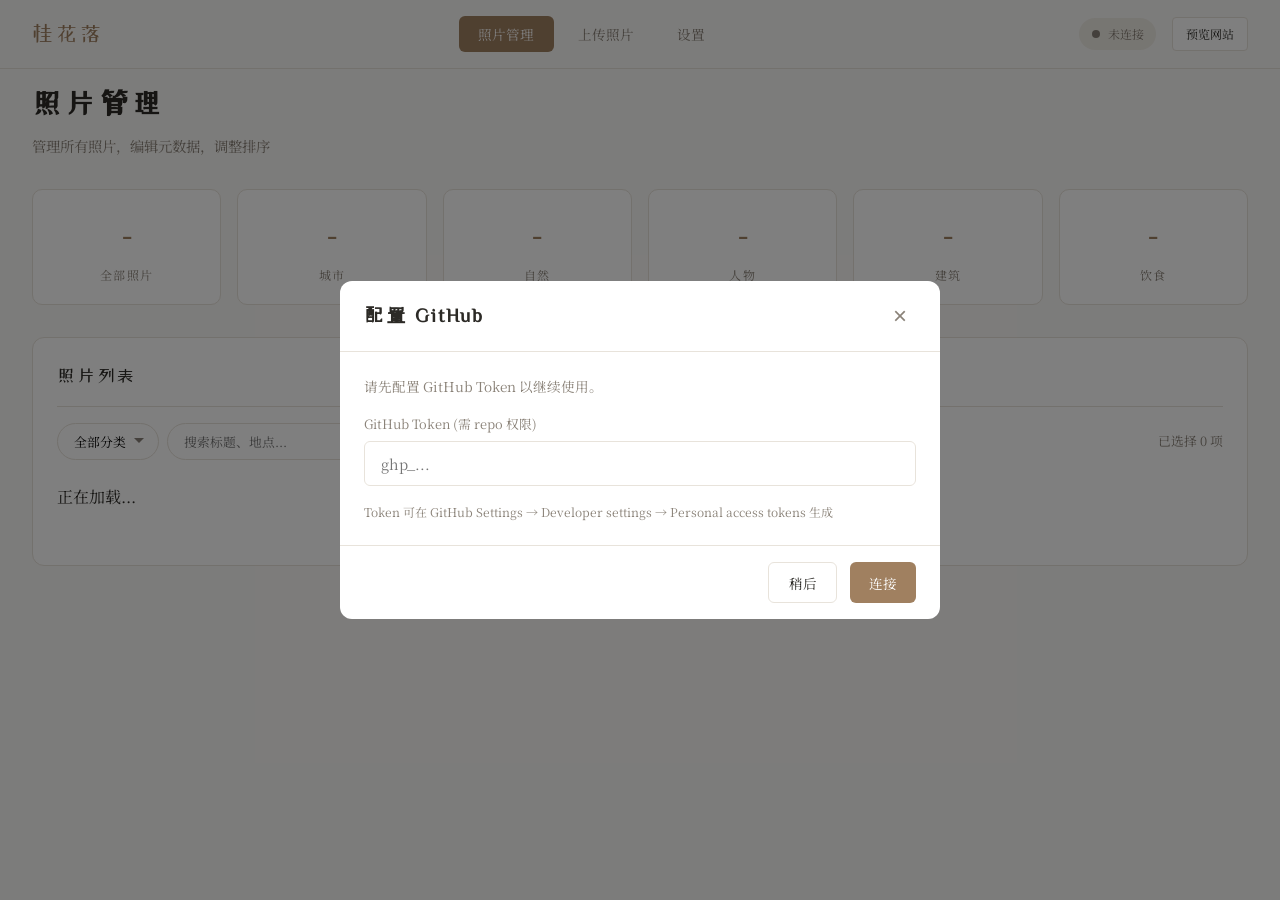
==== admin.html @ 83a99c16 "?? New admin panel with full photo management" ====
<!DOCTYPE html>
<html lang="zh-CN">
<head>
  <meta charset="UTF-8">
  <meta name="viewport" content="width=device-width, initial-scale=1.0">
  <title>桂花落 · 管理后台</title>
  <link rel="preconnect" href="https://fonts.googleapis.com">
  <link href="https://fonts.googleapis.com/css2?family=ZCOOL+XiaoWei&family=Noto+Serif+SC:wght@300;400;500&display=swap" rel="stylesheet">
  <style>
    :root {
      --bg: #faf9f7;
      --accent: #a08060;
      --accent-light: #d4c4a8;
      --text: #2c2a26;
      --muted: #8a8278;
      --light: #f0ede6;
      --border: #e8e3db;
      --danger: #c0392b;
      --success: #27ae60;
    }

    * { margin: 0; padding: 0; box-sizing: border-box; }

    body {
      background: var(--bg);
      color: var(--text);
      font-family: 'Noto Serif SC', serif;
      min-height: 100vh;
      line-height: 1.6;
    }

    /* 导航 */
    nav {
      position: fixed;
      top: 0;
      left: 0;
      right: 0;
      z-index: 100;
      padding: 1rem 2rem;
      display: flex;
      align-items: center;
      justify-content: space-between;
      background: rgba(250,249,247,0.95);
      backdrop-filter: blur(16px);
      border-bottom: 1px solid var(--border);
    }

    .logo {
      font-family: 'ZCOOL XiaoWei', serif;
      font-size: 1.3rem;
      color: var(--accent);
      text-decoration: none;
      letter-spacing: 0.15em;
    }

    .nav-tabs {
      display: flex;
      gap: 0.3rem;
    }

    .nav-tab {
      padding: 0.5rem 1.2rem;
      background: transparent;
      border: none;
      color: var(--muted);
      font-family: 'Noto Serif SC', serif;
      font-size: 0.85rem;
      cursor: pointer;
      border-radius: 6px;
      transition: all 0.2s;
    }

    .nav-tab:hover { background: var(--light); color: var(--text); }
    .nav-tab.active { background: var(--accent); color: white; }

    .nav-right {
      display: flex;
      align-items: center;
      gap: 1rem;
    }

    .status-badge {
      display: flex;
      align-items: center;
      gap: 0.5rem;
      padding: 0.4rem 0.8rem;
      border-radius: 20px;
      font-size: 0.75rem;
      background: var(--light);
      color: var(--muted);
    }

    .status-badge.connected { background: rgba(39,174,96,0.1); color: var(--success); }
    .status-badge::before {
      content: '';
      width: 8px;
      height: 8px;
      border-radius: 50%;
      background: currentColor;
    }

    .btn-small {
      padding: 0.4rem 0.8rem;
      border: 1px solid var(--border);
      background: white;
      color: var(--text);
      font-family: 'Noto Serif SC', serif;
      font-size: 0.75rem;
      border-radius: 4px;
      cursor: pointer;
      transition: all 0.2s;
      text-decoration: none;
    }

    .btn-small:hover { border-color: var(--accent); color: var(--accent); }

    /* 主容器 */
    .main-container {
      padding-top: 80px;
      max-width: 1400px;
      margin: 0 auto;
      padding-left: 2rem;
      padding-right: 2rem;
      padding-bottom: 3rem;
    }

    /* 页面标题 */
    .page-header {
      margin-bottom: 2rem;
    }

    .page-title {
      font-family: 'ZCOOL XiaoWei', serif;
      font-size: 1.8rem;
      color: var(--text);
      letter-spacing: 0.15em;
      margin-bottom: 0.5rem;
    }

    .page-desc {
      color: var(--muted);
      font-size: 0.9rem;
    }

    /* 卡片 */
    .card {
      background: white;
      border: 1px solid var(--border);
      border-radius: 12px;
      padding: 1.5rem;
      margin-bottom: 1.5rem;
    }

    .card-header {
      display: flex;
      align-items: center;
      justify-content: space-between;
      margin-bottom: 1rem;
      padding-bottom: 1rem;
      border-bottom: 1px solid var(--border);
    }

    .card-title {
      font-family: 'ZCOOL XiaoWei', serif;
      font-size: 1.1rem;
      color: var(--text);
      letter-spacing: 0.1em;
    }

    /* 按钮 */
    .btn {
      padding: 0.6rem 1.2rem;
      border: none;
      border-radius: 6px;
      font-family: 'Noto Serif SC', serif;
      font-size: 0.85rem;
      cursor: pointer;
      transition: all 0.2s;
      display: inline-flex;
      align-items: center;
      gap: 0.5rem;
    }

    .btn-primary { background: var(--accent); color: white; }
    .btn-primary:hover { background: #8a6a4a; }
    .btn-primary:disabled { background: var(--light); color: var(--muted); cursor: not-allowed; }

    .btn-outline {
      background: transparent;
      border: 1px solid var(--border);
      color: var(--text);
    }

    .btn-outline:hover { border-color: var(--accent); color: var(--accent); }

    .btn-danger { background: var(--danger); color: white; }
    .btn-danger:hover { background: #a93226; }

    /* 输入框 */
    .input {
      width: 100%;
      padding: 0.7rem 1rem;
      border: 1px solid var(--border);
      border-radius: 6px;
      font-family: 'Noto Serif SC', serif;
      font-size: 0.9rem;
      transition: border-color 0.2s;
    }

    .input:focus { outline: none; border-color: var(--accent); }

    .input-group {
      margin-bottom: 1rem;
    }

    .input-label {
      display: block;
      font-size: 0.8rem;
      color: var(--muted);
      margin-bottom: 0.4rem;
    }

    .input-row {
      display: grid;
      grid-template-columns: repeat(auto-fit, minmax(200px, 1fr));
      gap: 1rem;
    }

    /* 选择框 */
    select.input {
      appearance: none;
      background-image: url("data:image/svg+xml,%3Csvg xmlns='http://www.w3.org/2000/svg' width='12' height='12' viewBox='0 0 12 12'%3E%3Cpath fill='%238a8278' d='M6 8L1 3h10z'/%3E%3C/svg%3E");
      background-repeat: no-repeat;
      background-position: right 1rem center;
      padding-right: 2.5rem;
    }

    /* 上传区域 */
    .upload-zone {
      border: 2px dashed var(--border);
      border-radius: 12px;
      padding: 3rem 2rem;
      text-align: center;
      cursor: pointer;
      transition: all 0.2s;
    }

    .upload-zone:hover, .upload-zone.dragover {
      border-color: var(--accent);
      background: rgba(160,128,96,0.05);
    }

    .upload-zone-icon {
      font-size: 3rem;
      color: var(--muted);
      margin-bottom: 1rem;
    }

    .upload-zone-text {
      color: var(--muted);
      font-size: 0.9rem;
      margin-bottom: 0.5rem;
    }

    .upload-zone-hint {
      color: var(--muted);
      font-size: 0.75rem;
      opacity: 0.7;
    }

    /* 图片预览列表 */
    .preview-list {
      display: grid;
      grid-template-columns: repeat(auto-fill, minmax(180px, 1fr));
      gap: 1rem;
      margin-top: 1.5rem;
    }

    .preview-item {
      position: relative;
      aspect-ratio: 1;
      border-radius: 8px;
      overflow: hidden;
      background: var(--light);
      border: 1px solid var(--border);
    }

    .preview-item img {
      width: 100%;
      height: 100%;
      object-fit: cover;
    }

    .preview-remove {
      position: absolute;
      top: 0.5rem;
      right: 0.5rem;
      width: 28px;
      height: 28px;
      border-radius: 50%;
      background: rgba(0,0,0,0.6);
      color: white;
      border: none;
      cursor: pointer;
      font-size: 1rem;
      line-height: 1;
      opacity: 0;
      transition: opacity 0.2s;
    }

    .preview-item:hover .preview-remove { opacity: 1; }

    .preview-info {
      position: absolute;
      bottom: 0;
      left: 0;
      right: 0;
      padding: 0.5rem;
      background: linear-gradient(to top, rgba(0,0,0,0.7), transparent);
      color: white;
      font-size: 0.7rem;
    }

    /* 照片列表 */
    .photo-list {
      display: flex;
      flex-direction: column;
      gap: 0.8rem;
    }

    .photo-item {
      display: flex;
      align-items: center;
      gap: 1rem;
      padding: 1rem;
      background: white;
      border: 1px solid var(--border);
      border-radius: 8px;
      transition: all 0.2s;
    }

    .photo-item:hover {
      border-color: var(--accent-light);
      box-shadow: 0 2px 8px rgba(0,0,0,0.05);
    }

    .photo-thumb {
      width: 80px;
      height: 80px;
      border-radius: 6px;
      object-fit: cover;
      background: var(--light);
      flex-shrink: 0;
    }

    .photo-info {
      flex: 1;
      min-width: 0;
    }

    .photo-title {
      font-family: 'ZCOOL XiaoWei', serif;
      font-size: 1rem;
      color: var(--text);
      margin-bottom: 0.3rem;
      letter-spacing: 0.05em;
    }

    .photo-meta {
      font-size: 0.75rem;
      color: var(--muted);
      display: flex;
      flex-wrap: wrap;
      gap: 0.5rem 1rem;
    }

    .photo-meta span {
      display: flex;
      align-items: center;
      gap: 0.3rem;
    }

    .photo-category {
      display: inline-block;
      padding: 0.2rem 0.6rem;
      background: var(--light);
      border-radius: 12px;
      font-size: 0.7rem;
      color: var(--muted);
    }

    .photo-actions {
      display: flex;
      gap: 0.5rem;
      flex-shrink: 0;
    }

    .photo-actions button {
      width: 36px;
      height: 36px;
      border: 1px solid var(--border);
      background: white;
      border-radius: 6px;
      cursor: pointer;
      font-size: 0.9rem;
      transition: all 0.2s;
    }

    .photo-actions button:hover {
      border-color: var(--accent);
      color: var(--accent);
    }

    .photo-actions .delete-btn:hover {
      border-color: var(--danger);
      color: var(--danger);
      background: rgba(192,57,43,0.05);
    }

    .photo-checkbox {
      width: 18px;
      height: 18px;
      accent-color: var(--accent);
      cursor: pointer;
    }

    /* 筛选栏 */
    .filter-bar {
      display: flex;
      gap: 0.5rem;
      margin-bottom: 1.5rem;
      flex-wrap: wrap;
      align-items: center;
    }

    .filter-bar select {
      padding: 0.5rem 2rem 0.5rem 1rem;
      border: 1px solid var(--border);
      border-radius: 20px;
      font-family: 'Noto Serif SC', serif;
      font-size: 0.8rem;
      background: white;
      appearance: none;
      background-image: url("data:image/svg+xml,%3Csvg xmlns='http://www.w3.org/2000/svg' width='12' height='12' viewBox='0 0 12 12'%3E%3Cpath fill='%238a8278' d='M6 8L1 3h10z'/%3E%3C/svg%3E");
      background-repeat: no-repeat;
      background-position: right 0.8rem center;
    }

    .filter-bar input {
      padding: 0.5rem 1rem;
      border: 1px solid var(--border);
      border-radius: 20px;
      font-family: 'Noto Serif SC', serif;
      font-size: 0.8rem;
      width: 200px;
    }

    .filter-bar input:focus { outline: none; border-color: var(--accent); }

    /* 分页 */
    .pagination {
      display: flex;
      justify-content: center;
      gap: 0.5rem;
      margin-top: 2rem;
    }

    .pagination button {
      width: 36px;
      height: 36px;
      border: 1px solid var(--border);
      background: white;
      border-radius: 6px;
      cursor: pointer;
      font-size: 0.85rem;
      transition: all 0.2s;
    }

    .pagination button:hover { border-color: var(--accent); color: var(--accent); }
    .pagination button.active { background: var(--accent); color: white; border-color: var(--accent); }
    .pagination button:disabled { opacity: 0.5; cursor: not-allowed; }

    /* 模态框 */
    .modal-overlay {
      display: none;
      position: fixed;
      inset: 0;
      background: rgba(0,0,0,0.5);
      z-index: 1000;
      align-items: center;
      justify-content: center;
      padding: 2rem;
    }

    .modal-overlay.active { display: flex; }

    .modal {
      background: white;
      border-radius: 12px;
      max-width: 600px;
      width: 100%;
      max-height: 90vh;
      overflow: auto;
    }

    .modal-header {
      padding: 1.2rem 1.5rem;
      border-bottom: 1px solid var(--border);
      display: flex;
      align-items: center;
      justify-content: space-between;
    }

    .modal-title {
      font-family: 'ZCOOL XiaoWei', serif;
      font-size: 1.2rem;
      color: var(--text);
      letter-spacing: 0.1em;
    }

    .modal-close {
      width: 32px;
      height: 32px;
      border: none;
      background: transparent;
      font-size: 1.5rem;
      cursor: pointer;
      color: var(--muted);
      border-radius: 4px;
    }

    .modal-close:hover { background: var(--light); }

    .modal-body { padding: 1.5rem; }

    .modal-footer {
      padding: 1rem 1.5rem;
      border-top: 1px solid var(--border);
      display: flex;
      justify-content: flex-end;
      gap: 0.8rem;
    }

    /* Toast */
    .toast-container {
      position: fixed;
      top: 90px;
      right: 2rem;
      z-index: 2000;
      display: flex;
      flex-direction: column;
      gap: 0.8rem;
    }

    .toast {
      padding: 1rem 1.5rem;
      background: white;
      border-radius: 8px;
      box-shadow: 0 4px 12px rgba(0,0,0,0.15);
      font-size: 0.85rem;
      animation: slideIn 0.3s ease;
      max-width: 350px;
    }

    .toast.success { border-left: 4px solid var(--success); }
    .toast.error { border-left: 4px solid var(--danger); }
    .toast.info { border-left: 4px solid var(--accent); }

    @keyframes slideIn {
      from { transform: translateX(100%); opacity: 0; }
      to { transform: translateX(0); opacity: 1; }
    }

    /* 进度条 */
    .progress-steps {
      display: flex;
      flex-direction: column;
      gap: 0.8rem;
      margin: 1.5rem 0;
    }

    .progress-step {
      display: flex;
      align-items: center;
      gap: 1rem;
      padding: 0.8rem 1rem;
      background: var(--light);
      border-radius: 8px;
      font-size: 0.85rem;
    }

    .progress-step.active {
      background: rgba(160,128,96,0.1);
      border: 1px solid var(--accent-light);
    }

    .progress-step.done { background: rgba(39,174,96,0.1); color: var(--success); }
    .progress-step.error { background: rgba(192,57,43,0.1); color: var(--danger); }

    .step-icon { font-size: 1.1rem; width: 24px; text-align: center; }
    .step-text { flex: 1; }
    .step-detail { color: var(--muted); font-size: 0.75rem; }

    /* 空状态 */
    .empty-state {
      text-align: center;
      padding: 4rem 2rem;
      color: var(--muted);
    }

    .empty-state-icon {
      font-size: 4rem;
      margin-bottom: 1rem;
      opacity: 0.5;
    }

    /* 统计卡片 */
    .stats-grid {
      display: grid;
      grid-template-columns: repeat(auto-fit, minmax(150px, 1fr));
      gap: 1rem;
      margin-bottom: 2rem;
    }

    .stat-card {
      background: white;
      border: 1px solid var(--border);
      border-radius: 10px;
      padding: 1.2rem;
      text-align: center;
    }

    .stat-value {
      font-family: 'ZCOOL XiaoWei', serif;
      font-size: 2rem;
      color: var(--accent);
      margin-bottom: 0.3rem;
    }

    .stat-label {
      font-size: 0.75rem;
      color: var(--muted);
      text-transform: uppercase;
      letter-spacing: 0.1em;
    }

    /* 页面切换 */
    .page-section { display: none; }
    .page-section.active { display: block; }

    /* 批量操作栏 */
    .batch-bar {
      display: none;
      align-items: center;
      gap: 1rem;
      padding: 1rem;
      background: var(--light);
      border-radius: 8px;
      margin-bottom: 1rem;
    }

    .batch-bar.show { display: flex; }

    /* 移动端适配 */
    @media (max-width: 768px) {
      nav { padding: 0.8rem 1rem; flex-wrap: wrap; gap: 0.8rem; }
      .nav-tabs { order: 3; width: 100%; overflow-x: auto; padding-bottom: 0.5rem; }
      .nav-tab { padding: 0.4rem 0.8rem; font-size: 0.8rem; }
      .main-container { padding-top: 120px; }
      .page-title { font-size: 1.4rem; }
      .photo-item { flex-direction: column; align-items: stretch; }
      .photo-thumb { width: 100%; height: 150px; }
      .photo-actions { justify-content: center; padding-top: 0.5rem; }
      .input-row { grid-template-columns: 1fr; }
      .preview-list { grid-template-columns: repeat(2, 1fr); }
      .batch-bar { flex-wrap: wrap; }
    }
  </style>
</head>
<body>
  <!-- 导航 -->
  <nav>
    <a href="index.html" class="logo">桂花落</a>
    
    <div class="nav-tabs">
      <button class="nav-tab active" data-tab="photos">照片管理</button>
      <button class="nav-tab" data-tab="upload">上传照片</button>
      <button class="nav-tab" data-tab="settings">设置</button>
    </div>

    <div class="nav-right">
      <div class="status-badge" id="statusBadge">
        <span>未连接</span>
      </div>
      <a href="index.html" class="btn-small">预览网站</a>
    </div>
  </nav>

  <!-- 主容器 -->
  <div class="main-container">
    
    <!-- 照片管理页面 -->
    <div class="page-section active" id="photos-page">
      <div class="page-header">
        <h1 class="page-title">照片管理</h1>
        <p class="page-desc">管理所有照片，编辑元数据，调整排序</p>
      </div>

      <!-- 统计卡片 -->
      <div class="stats-grid" id="statsGrid">
        <div class="stat-card">
          <div class="stat-value" id="statTotal">-</div>
          <div class="stat-label">全部照片</div>
        </div>
        <div class="stat-card">
          <div class="stat-value" id="statCity">-</div>
          <div class="stat-label">城市</div>
        </div>
        <div class="stat-card">
          <div class="stat-value" id="statNature">-</div>
          <div class="stat-label">自然</div>
        </div>
        <div class="stat-card">
          <div class="stat-value" id="statPeople">-</div>
          <div class="stat-label">人物</div>
        </div>
        <div class="stat-card">
          <div class="stat-value" id="statArch">-</div>
          <div class="stat-label">建筑</div>
        </div>
        <div class="stat-card">
          <div class="stat-value" id="statFood">-</div>
          <div class="stat-label">饮食</div>
        </div>
      </div>

      <div class="card">
        <div class="card-header">
          <span class="card-title">照片列表</span>
        </div>

        <!-- 筛选栏 -->
        <div class="filter-bar">
          <select id="filterCat" onchange="renderPhotoList()">
            <option value="all">全部分类</option>
            <option value="city">城市</option>
            <option value="nature">自然</option>
            <option value="people">人物</option>
            <option value="arch">建筑</option>
            <option value="food">饮食</option>
          </select>
          <input type="text" id="searchInput" placeholder="搜索标题、地点..." oninput="renderPhotoList()">
          <span style="color: var(--muted); font-size: 0.8rem; margin-left: auto;">
            已选择 <span id="selectedCount">0</span> 项
          </span>
        </div>

        <!-- 批量操作栏 -->
        <div class="batch-bar" id="batchBar">
          <input type="checkbox" id="selectAll" onchange="toggleSelectAll()">
          <label for="selectAll">全选</label>
          <button class="btn btn-danger btn-small" onclick="batchDelete()">删除选中</button>
          <button class="btn btn-outline btn-small" onclick="clearSelection()">取消选择</button>
        </div>

        <!-- 照片列表 -->
        <div class="photo-list" id="photoList">
          <div class="loading">正在加载...</div>
        </div>

        <!-- 分页 -->
        <div class="pagination" id="pagination"></div>
      </div>
    </div>

    <!-- 上传页面 -->
    <div class="page-section" id="upload-page">
      <div class="page-header">
        <h1 class="page-title">上传照片</h1>
        <p class="page-desc">批量上传照片，自动生成元数据</p>
      </div>

      <div class="card">
        <div class="card-header">
          <span class="card-title">上传设置</span>
          <button class="btn btn-outline btn-small" onclick="clearPreviews()">清空</button>
        </div>
        
        <div class="input-row">
          <div class="input-group">
            <label class="input-label">默认分类</label>
            <select class="input" id="defaultCategory">
              <option value="city">城市</option>
              <option value="nature">自然</option>
              <option value="people">人物</option>
              <option value="arch">建筑</option>
              <option value="food">饮食</option>
            </select>
          </div>
          <div class="input-group">
            <label class="input-label">默认年份</label>
            <input type="text" class="input" id="defaultYear" value="2026">
          </div>
          <div class="input-group">
            <label class="input-label">默认地点</label>
            <input type="text" class="input" id="defaultLocation" placeholder="如：曼谷">
          </div>
        </div>

        <div class="upload-zone" id="uploadZone">
          <div class="upload-zone-icon">📷</div>
          <p class="upload-zone-text">拖拽照片到这里，或点击选择</p>
          <p class="upload-zone-hint">支持 JPG、PNG、WebP，建议尺寸 1920px 以上</p>
          <input type="file" id="fileInput" accept="image/*" multiple hidden>
        </div>

        <div class="preview-list" id="previewList"></div>

        <div style="margin-top: 1.5rem; display: flex; gap: 1rem; align-items: center; flex-wrap: wrap;">
          <button class="btn btn-primary" id="uploadBtn" onclick="startUpload()">
            上传全部
          </button>
          <div class="progress-steps" id="uploadProgress" style="display: none;"></div>
        </div>
      </div>
    </div>

    <!-- 设置页面 -->
    <div class="page-section" id="settings-page">
      <div class="page-header">
        <h1 class="page-title">设置</h1>
        <p class="page-desc">GitHub 配置与网站设置</p>
      </div>

      <div class="card">
        <div class="card-header">
          <span class="card-title">GitHub 连接</span>
        </div>

        <div class="input-group">
          <label class="input-label">仓库所有者</label>
          <input type="text" class="input" id="settingOwner" placeholder="46832632">
        </div>

        <div class="input-group">
          <label class="input-label">仓库名称</label>
          <input type="text" class="input" id="settingRepo" placeholder="photo-portfolio">
        </div>

        <div class="input-group">
          <label class="input-label">GitHub Token</label>
          <input type="password" class="input" id="settingToken" placeholder="ghp_...">
        </div>

        <div style="display: flex; gap: 1rem; margin-top: 1rem; flex-wrap: wrap;">
          <button class="btn btn-primary" onclick="saveSettings()">保存设置</button>
          <button class="btn btn-outline" onclick="testConnection()">测试连接</button>
        </div>
      </div>

      <div class="card">
        <div class="card-header">
          <span class="card-title">关于</span>
        </div>
        <p style="color: var(--muted); font-size: 0.85rem; line-height: 1.8;">
          桂花落 · Photography Portfolio<br>
          基于 GitHub Pages 构建的极简摄影作品集<br><br>
          <strong>首次使用：</strong><br>
          1. 在设置页面配置你的 GitHub Token<br>
          2. Token 需要 repo 权限（Classic token 勾选 repo）<br>
          3. 前往 <a href="https://github.com/settings/tokens" target="_blank" style="color: var(--accent);">GitHub Tokens</a> 生成
        </p>
      </div>
    </div>
  </div>

  <!-- 编辑模态框 -->
  <div class="modal-overlay" id="editModal">
    <div class="modal">
      <div class="modal-header">
        <h3 class="modal-title">编辑照片</h3>
        <button class="modal-close" onclick="closeEditModal()">&times;</button>
      </div>
      <div class="modal-body">
        <input type="hidden" id="editId">
        
        <div style="margin-bottom: 1rem;">
          <img id="editPreview" src="" alt="" style="width: 100%; max-height: 200px; object-fit: cover; border-radius: 8px;">
        </div>

        <div class="input-row">
          <div class="input-group">
            <label class="input-label">中文标题</label>
            <input type="text" class="input" id="editTitleZh">
          </div>
          <div class="input-group">
            <label class="input-label">英文标题</label>
            <input type="text" class="input" id="editTitleEn">
          </div>
        </div>

        <div class="input-row">
          <div class="input-group">
            <label class="input-label">分类</label>
            <select class="input" id="editCategory">
              <option value="city">城市</option>
              <option value="nature">自然</option>
              <option value="people">人物</option>
              <option value="arch">建筑</option>
              <option value="food">饮食</option>
            </select>
          </div>
          <div class="input-group">
            <label class="input-label">排序序号</label>
            <input type="number" class="input" id="editSeq">
          </div>
        </div>

        <div class="input-row">
          <div class="input-group">
            <label class="input-label">地点</label>
            <input type="text" class="input" id="editLocation">
          </div>
          <div class="input-group">
            <label class="input-label">年份</label>
            <input type="text" class="input" id="editYear">
          </div>
        </div>

        <div class="input-group">
          <label class="input-label">描述</label>
          <textarea class="input" id="editDesc" rows="3" style="resize: vertical;"></textarea>
        </div>
      </div>
      <div class="modal-footer">
        <button class="btn btn-outline" onclick="closeEditModal()">取消</button>
        <button class="btn btn-primary" onclick="saveEdit()">保存</button>
      </div>
    </div>
  </div>

  <!-- Token配置模态框 -->
  <div class="modal-overlay" id="configModal">
    <div class="modal">
      <div class="modal-header">
        <h3 class="modal-title">配置 GitHub</h3>
        <button class="modal-close" onclick="closeConfigModal()">&times;</button>
      </div>
      <div class="modal-body">
        <p style="color: var(--muted); font-size: 0.85rem; margin-bottom: 1rem;">
          请先配置 GitHub Token 以继续使用。
        </p>
        <div class="input-group">
          <label class="input-label">GitHub Token (需 repo 权限)</label>
          <input type="password" class="input" id="quickToken" placeholder="ghp_...">
        </div>
        <p style="color: var(--muted); font-size: 0.75rem;">
          Token 可在 GitHub Settings → Developer settings → Personal access tokens 生成
        </p>
      </div>
      <div class="modal-footer">
        <button class="btn btn-outline" onclick="closeConfigModal()">稍后</button>
        <button class="btn btn-primary" onclick="saveQuickConfig()">连接</button>
      </div>
    </div>
  </div>

  <!-- Toast容器 -->
  <div class="toast-container" id="toastContainer"></div>

  <script>
    // ============ 配置 ============
    const CONFIG_KEY = 'photo_portfolio_config';
    const CAT_MAP = { city: '城市', nature: '自然', people: '人物', arch: '建筑', food: '饮食' };
    const ITEMS_PER_PAGE = 20;

    // ============ 状态 ============
    let photos = [];
    let selectedIds = new Set();
    let currentPage = 1;
    let pendingPhotos = [];

    // ============ 初始化 ============
    document.addEventListener('DOMContentLoaded', () => {
      loadConfig();
      initTabs();
      initUploadZone();
      loadPhotos();
    });

    // ============ 配置管理 ============
    function getConfig() {
      const saved = localStorage.getItem(CONFIG_KEY);
      return saved ? JSON.parse(saved) : {
        owner: '46832632',
        repo: 'photo-portfolio',
        token: ''
      };
    }

    function saveConfig(config) {
      localStorage.setItem(CONFIG_KEY, JSON.stringify(config));
    }

    function loadConfig() {
      const config = getConfig();
      document.getElementById('settingOwner').value = config.owner;
      document.getElementById('settingRepo').value = config.repo;
      document.getElementById('settingToken').value = config.token;
      
      if (config.token) {
        updateStatus(true);
      }
    }

    function saveSettings() {
      const config = {
        owner: document.getElementById('settingOwner').value.trim(),
        repo: document.getElementById('settingRepo').value.trim(),
        token: document.getElementById('settingToken').value.trim()
      };
      saveConfig(config);
      showToast('设置已保存', 'success');
    }

    function saveQuickConfig() {
      const token = document.getElementById('quickToken').value.trim();
      if (!token) {
        showToast('请输入 Token', 'error');
        return;
      }
      const config = getConfig();
      config.token = token;
      saveConfig(config);
      closeConfigModal();
      updateStatus(true);
      showToast('连接成功', 'success');
      loadPhotos();
    }

    function testConnection() {
      const config = getConfig();
      if (!config.token) {
        showToast('请先配置 Token', 'error');
        return;
      }

      fetch(`https://api.github.com/repos/${config.owner}/${config.repo}`, {
        headers: { 'Authorization': `token ${config.token}` }
      })
      .then(r => {
        if (!r.ok) throw new Error('连接失败');
        return r.json();
      })
      .then(data => {
        showToast('连接成功：' + data.full_name, 'success');
      })
      .catch(e => {
        showToast('连接失败：' + e.message, 'error');
      });
    }

    function updateStatus(connected) {
      const badge = document.getElementById('statusBadge');
      if (connected) {
        badge.className = 'status-badge connected';
        badge.innerHTML = '<span>已连接</span>';
      } else {
        badge.className = 'status-badge';
        badge.innerHTML = '<span>未连接</span>';
      }
    }

    function closeConfigModal() {
      document.getElementById('configModal').classList.remove('active');
    }

    // ============ 标签页切换 ============
    function initTabs() {
      document.querySelectorAll('.nav-tab').forEach(tab => {
        tab.addEventListener('click', () => switchTab(tab.dataset.tab));
      });
    }

    function switchTab(tabName) {
      document.querySelectorAll('.nav-tab').forEach(t => {
        t.classList.toggle('active', t.dataset.tab === tabName);
      });
      document.querySelectorAll('.page-section').forEach(s => {
        s.classList.toggle('active', s.id === tabName + '-page');
      });
    }

    // ============ GitHub API ============
    async function ghApi(method, path, data = null) {
      const config = getConfig();
      if (!config.token) {
        document.getElementById('configModal').classList.add('active');
        throw new Error('请先配置 GitHub Token');
      }

      const options = {
        method,
        headers: {
          'Authorization': `token ${config.token}`,
          'Content-Type': 'application/json'
        }
      };

      if (data) {
        options.body = JSON.stringify(data);
      }

      const response = await fetch(`https://api.github.com${path}`, options);
      
      if (!response.ok) {
        const err = await response.json().catch(() => ({}));
        throw new Error(err.message || '请求失败 (' + response.status + ')');
      }

      return response.json();
    }

    async function ghGetFile(path) {
      const config = getConfig();
      const data = await ghApi('GET', '/repos/' + config.owner + '/' + config.repo + '/contents/' + path);
      return {
        content: atob(data.content),
        sha: data.sha
      };
    }

    async function ghPutFile(path, content, message, sha) {
      const encoder = new TextEncoder();
      const data = encoder.encode(content);
      let binary = '';
      for (let i = 0; i < data.length; i++) {
        binary += String.fromCharCode(data[i]);
      }
      const base64 = btoa(binary);

      const payload = {
        message,
        content: base64,
        branch: 'main'
      };
      if (sha) payload.sha = sha;

      return ghApi('PUT', '/repos/' + getConfig().owner + '/' + getConfig().repo + '/contents/' + path, payload);
    }

    async function ghUploadImage(filename, blob) {
      const config = getConfig();
      const base64 = await blobToBase64(blob);
      
      const response = await fetch('https://api.github.com/repos/' + config.owner + '/' + config.repo + '/contents/images/' + filename, {
        method: 'PUT',
        headers: {
          'Authorization': 'token ' + config.token,
          'Content-Type': 'application/json'
        },
        body: JSON.stringify({
          message: '📷 Upload image: ' + filename,
          content: base64.split(',')[1],
          branch: 'main'
        })
      });

      if (!response.ok) {
        const err = await response.json().catch(() => ({}));
        throw new Error(err.message || '上传图片失败 (' + response.status + ')');
      }

      return response.json();
    }

    function blobToBase64(blob) {
      return new Promise((resolve, reject) => {
        const reader = new FileReader();
        reader.onload = () => resolve(reader.result);
        reader.onerror = reject;
        reader.readAsDataURL(blob);
      });
    }

    // ============ 照片管理 ============
    async function loadPhotos() {
      const config = getConfig();
      if (!config.token) {
        document.getElementById('configModal').classList.add('active');
        return;
      }

      try {
        const file = await ghGetFile('data/photos.json');
        photos = JSON.parse(file.content).photos || [];
        photos.sort((a, b) => (a.seq || 999) - (b.seq || 999));
        
        updateStats();
        renderPhotoList();
        updateStatus(true);
      } catch (e) {
        if (e.message.includes('Token') || e.message.includes('配置')) {
          document.getElementById('configModal').classList.add('active');
        } else {
          showToast('加载失败：' + e.message, 'error');
        }
      }
    }

    function updateStats() {
      document.getElementById('statTotal').textContent = photos.length;
      document.getElementById('statCity').textContent = photos.filter(p => p.category === 'city').length;
      document.getElementById('statNature').textContent = photos.filter(p => p.category === 'nature').length;
      document.getElementById('statPeople').textContent = photos.filter(p => p.category === 'people').length;
      document.getElementById('statArch').textContent = photos.filter(p => p.category === 'arch').length;
      document.getElementById('statFood').textContent = photos.filter(p => p.category === 'food').length;
    }

    function renderPhotoList() {
      const cat = document.getElementById('filterCat').value;
      const search = document.getElementById('searchInput').value.toLowerCase();

      let filtered = photos;
      if (cat !== 'all') {
        filtered = filtered.filter(p => p.category === cat);
      }
      if (search) {
        filtered = filtered.filter(p => 
          (p.titleZh || '').toLowerCase().includes(search) ||
          (p.titleEn || '').toLowerCase().includes(search) ||
          (p.location || '').toLowerCase().includes(search)
        );
      }

      const totalPages = Math.ceil(filtered.length / ITEMS_PER_PAGE) || 1;
      const start = (currentPage - 1) * ITEMS_PER_PAGE;
      const pageItems = filtered.slice(start, start + ITEMS_PER_PAGE);

      const list = document.getElementById('photoList');
      
      if (filtered.length === 0) {
        list.innerHTML = '<div class="empty-state"><div class="empty-state-icon">📷</div><p>暂无照片</p><p style="font-size: 0.8rem;">前往「上传照片」添加新照片</p></div>';
        return;
      }

      list.innerHTML = pageItems.map(photo => {
        const isSelected = selectedIds.has(photo.id);
        return '<div class="photo-item" data-id="' + photo.id + '">' +
          '<input type="checkbox" class="photo-checkbox" value="' + photo.id + '" ' + (isSelected ? 'checked' : '') + ' onchange="toggleSelect(\'' + photo.id + '\')">' +
          '<img class="photo-thumb" src="images/' + photo.filename + '" alt="' + (photo.titleZh || photo.titleEn) + '" onerror="this.src=\'data:image/svg+xml,<svg xmlns=%22http://www.w3.org/2000/svg%22 viewBox=%220 0 80 80%22><rect fill=%22%23f0ede6%22 width=%2280%22 height=%2280%22/><text x=%2240%22 y=%2245%22 text-anchor=%22middle%22 fill=%22%238a8278%22 font-size=%2210%22>?</text></svg>\'">' +
          '<div class="photo-info">' +
            '<div class="photo-title">' + (photo.titleZh || photo.titleEn || '无标题') + '</div>' +
            '<div class="photo-meta">' +
              '<span class="photo-category">' + (photo.catLabel || CAT_MAP[photo.category] || '') + '</span>' +
              (photo.location ? '<span>📍 ' + photo.location + '</span>' : '') +
              (photo.year ? '<span>📅 ' + photo.year + '</span>' : '') +
              '<span>#' + (photo.seq || '?') + '</span>' +
            '</div>' +
          '</div>' +
          '<div class="photo-actions">' +
            '<button onclick="editPhoto(\'' + photo.id + '\')" title="编辑">✏️</button>' +
            '<button onclick="deletePhoto(\'' + photo.id + '\')" class="delete-btn" title="删除">🗑️</button>' +
          '</div>' +
        '</div>';
      }).join('');

      renderPagination(totalPages);
    }

    function renderPagination(totalPages) {
      const container = document.getElementById('pagination');
      if (totalPages <= 1) {
        container.innerHTML = '';
        return;
      }

      let html = '<button ' + (currentPage === 1 ? 'disabled' : '') + ' onclick="goPage(' + (currentPage - 1) + ')">‹</button>';
      
      for (let i = 1; i <= totalPages; i++) {
        if (i === 1 || i === totalPages || (i >= currentPage - 2 && i <= currentPage + 2)) {
          html += '<button class="' + (i === currentPage ? 'active' : '') + '" onclick="goPage(' + i + ')">' + i + '</button>';
        } else if (i === currentPage - 3 || i === currentPage + 3) {
          html += '<button disabled>...</button>';
        }
      }
      
      html += '<button ' + (currentPage === totalPages ? 'disabled' : '') + ' onclick="goPage(' + (currentPage + 1) + ')">›</button>';
      
      container.innerHTML = html;
    }

    function goPage(page) {
      currentPage = page;
      renderPhotoList();
    }

    // ============ 选择管理 ============
    function toggleSelect(id) {
      if (selectedIds.has(id)) {
        selectedIds.delete(id);
      } else {
        selectedIds.add(id);
      }
      updateSelectionUI();
    }

    function toggleSelectAll() {
      const checked = document.getElementById('selectAll').checked;
      const checkboxes = document.querySelectorAll('.photo-checkbox');
      
      if (checked) {
        checkboxes.forEach(cb => selectedIds.add(cb.value));
      } else {
        selectedIds.clear();
      }
      
      checkboxes.forEach(cb => cb.checked = checked);
      updateSelectionUI();
    }

    function clearSelection() {
      selectedIds.clear();
      document.querySelectorAll('.photo-checkbox').forEach(cb => cb.checked = false);
      document.getElementById('selectAll').checked = false;
      updateSelectionUI();
    }

    function updateSelectionUI() {
      document.getElementById('selectedCount').textContent = selectedIds.size;
      document.getElementById('batchBar').classList.toggle('show', selectedIds.size > 0);
    }

    // ============ 照片操作 ============
    function editPhoto(id) {
      const photo = photos.find(p => p.id === id);
      if (!photo) return;

      document.getElementById('editId').value = photo.id;
      document.getElementById('editPreview').src = 'images/' + photo.filename;
      document.getElementById('editTitleZh').value = photo.titleZh || '';
      document.getElementById('editTitleEn').value = photo.titleEn || '';
      document.getElementById('editCategory').value = photo.category || 'city';
      document.getElementById('editSeq').value = photo.seq || 999;
      document.getElementById('editLocation').value = photo.location || '';
      document.getElementById('editYear').value = photo.year || '';
      document.getElementById('editDesc').value = photo.desc || '';

      document.getElementById('editModal').classList.add('active');
    }

    function closeEditModal() {
      document.getElementById('editModal').classList.remove('active');
    }

    async function saveEdit() {
      const id = document.getElementById('editId').value;
      const photo = photos.find(p => p.id === id);
      if (!photo) return;

      photo.titleZh = document.getElementById('editTitleZh').value.trim();
      photo.titleEn = document.getElementById('editTitleEn').value.trim();
      photo.category = document.getElementById('editCategory').value;
      photo.catLabel = CAT_MAP[photo.category];
      photo.seq = parseInt(document.getElementById('editSeq').value) || 999;
      photo.location = document.getElementById('editLocation').value.trim();
      photo.year = document.getElementById('editYear').value.trim();
      photo.desc = document.getElementById('editDesc').value.trim().replace(/\n/g, '\\n');

      try {
        showProgressSteps();
        setStep('step1', 'active', '◐', '保存数据...');
        
        await ghPutFile('data/photos.json', JSON.stringify({ photos }, null, 2), 
          '📝 Update photo: ' + (photo.titleZh || photo.filename), null);
        
        setStep('step1', 'done', '✓', '保存成功');
        showToast('保存成功', 'success');
        closeEditModal();
        
        photos.sort((a, b) => (a.seq || 999) - (b.seq || 999));
        updateStats();
        renderPhotoList();
        
        setTimeout(() => document.getElementById('uploadProgress').style.display = 'none', 1500);
      } catch (e) {
        showToast('保存失败：' + e.message, 'error');
      }
    }

    async function deletePhoto(id) {
      if (!confirm('确定要删除这张照片吗？')) return;
      
      const photo = photos.find(p => p.id === id);
      photos = photos.filter(p => p.id !== id);
      selectedIds.delete(id);

      try {
        await ghPutFile('data/photos.json', JSON.stringify({ photos }, null, 2), 
          '🗑️ Delete photo: ' + (photo.titleZh || photo.filename));
        
        showToast('删除成功', 'success');
        updateStats();
        renderPhotoList();
      } catch (e) {
        showToast('删除失败：' + e.message, 'error');
        photos.push(photo);
      }
    }

    async function batchDelete() {
      if (selectedIds.size === 0) return;
      if (!confirm('确定要删除选中的 ' + selectedIds.size + ' 张照片吗？')) return;

      const toDelete = [...selectedIds];
      const deleted = [];

      try {
        for (const id of toDelete) {
          const photo = photos.find(p => p.id === id);
          if (photo) {
            photos = photos.filter(p => p.id !== id);
            deleted.push(photo);
          }
        }

        await ghPutFile('data/photos.json', JSON.stringify({ photos }, null, 2), 
          '🗑️ Batch delete ' + deleted.length + ' photo(s)');

        selectedIds.clear();
        updateSelectionUI();
        showToast('已删除 ' + deleted.length + ' 张照片', 'success');
        updateStats();
        renderPhotoList();
      } catch (e) {
        deleted.forEach(p => photos.push(p));
        showToast('删除失败：' + e.message, 'error');
      }
    }

    // ============ 上传功能 ============
    function initUploadZone() {
      const zone = document.getElementById('uploadZone');
      const input = document.getElementById('fileInput');

      zone.addEventListener('click', () => input.click());
      
      zone.addEventListener('dragover', (e) => {
        e.preventDefault();
        zone.classList.add('dragover');
      });

      zone.addEventListener('dragleave', () => {
        zone.classList.remove('dragover');
      });

      zone.addEventListener('drop', (e) => {
        e.preventDefault();
        zone.classList.remove('dragover');
        handleFiles(e.dataTransfer.files);
      });

      input.addEventListener('change', (e) => {
        handleFiles(e.target.files);
      });
    }

    function handleFiles(files) {
      const validFiles = Array.from(files).filter(f => f.type.startsWith('image/'));
      
      if (validFiles.length === 0) {
        showToast('请选择图片文件', 'error');
        return;
      }

      validFiles.forEach(file => {
        const id = 'new_' + Date.now() + '_' + Math.random().toString(36).substr(2, 5);
        
        const reader = new FileReader();
        reader.onload = (e) => {
          pendingPhotos.push({
            id,
            file,
            preview: e.target.result,
            filename: generateFilename(file.name, id),
            titleZh: '',
            titleEn: '',
            category: document.getElementById('defaultCategory').value,
            location: document.getElementById('defaultLocation').value,
            year: document.getElementById('defaultYear').value,
            seq: photos.length + pendingPhotos.length + 1,
            desc: ''
          });
          renderPreviews();
        };
        reader.readAsDataURL(file);
      });
    }

    function generateFilename(originalName, id) {
      const ext = originalName.split('.').pop().toLowerCase() || 'jpg';
      const prefix = (document.getElementById('defaultCategory').value || 'IMG').toUpperCase();
      const shortId = id.substr(-6);
      return 'IMG_' + prefix + '_' + shortId + '.' + ext;
    }

    function renderPreviews() {
      const container = document.getElementById('previewList');
      
      if (pendingPhotos.length === 0) {
        container.innerHTML = '';
        return;
      }

      container.innerHTML = pendingPhotos.map(p => {
        return '<div class="preview-item" data-id="' + p.id + '">' +
          '<img src="' + p.preview + '" alt="Preview">' +
          '<button class="preview-remove" onclick="removePending(\'' + p.id + '\')">&times;</button>' +
          '<div class="preview-info">' + p.filename + '</div>' +
        '</div>';
      }).join('');
    }

    function removePending(id) {
      pendingPhotos = pendingPhotos.filter(p => p.id !== id);
      renderPreviews();
    }

    function clearPreviews() {
      pendingPhotos = [];
      renderPreviews();
      document.getElementById('fileInput').value = '';
    }

    async function startUpload() {
      if (pendingPhotos.length === 0) {
        showToast('请先选择照片', 'error');
        return;
      }

      const btn = document.getElementById('uploadBtn');
      btn.disabled = true;
      btn.textContent = '上传中...';

      showProgressSteps();
      const newPhotos = [...photos];

      try {
        setStep('step1', 'active', '◐', '准备上传图片...');
        
        for (let i = 0; i < pendingPhotos.length; i++) {
          const p = pendingPhotos[i];
          setStep('step1', 'active', '◐', '上传 ' + (i + 1) + '/' + pendingPhotos.length + '...');
          
          await ghUploadImage(p.filename, p.file);
          
          const entry = {
            id: p.id,
            filename: p.filename,
            seq: p.seq,
            titleZh: p.titleZh || '',
            titleEn: p.titleEn || '',
            location: p.location,
            year: p.year,
            category: p.category,
            catLabel: CAT_MAP[p.category],
            desc: p.desc.replace(/\n/g, '\\n'),
            date: new Date().toISOString().split('T')[0]
          };
          
          newPhotos.push(entry);
        }
        
        setStep('step1', 'done', '✓', '已上传 ' + pendingPhotos.length + ' 张图片');

        setStep('step2', 'active', '◐', '更新照片数据...');
        newPhotos.sort((a, b) => (a.seq || 999) - (b.seq || 999));
        
        const file = await ghGetFile('data/photos.json');
        await ghPutFile('data/photos.json', JSON.stringify({ photos: newPhotos }, null, 2),
          '📷 Add ' + pendingPhotos.length + ' photo(s)', file.sha);
        
        setStep('step2', 'done', '✓', '数据已更新');

        setStep('step3', 'done', '✓', '上传完成！');
        
        photos = newPhotos;
        pendingPhotos = [];
        renderPreviews();
        updateStats();
        renderPhotoList();
        
        showToast('成功上传 ' + pendingPhotos.length + ' 张照片！', 'success');
        
        setTimeout(() => {
          document.getElementById('uploadProgress').style.display = 'none';
        }, 3000);

      } catch (e) {
        console.error('上传失败:', e);
        ['step1', 'step2', 'step3'].forEach(id => {
          const el = document.getElementById(id);
          if (el && !el.classList.contains('done')) {
            el.classList.add('error');
            el.querySelector('.step-icon').textContent = '✕';
          }
        });
        showToast('上传失败：' + e.message, 'error');
      } finally {
        btn.disabled = false;
        btn.textContent = '上传全部';
      }
    }

    // ============ 进度显示 ============
    function showProgressSteps() {
      const container = document.getElementById('uploadProgress');
      container.style.display = 'block';
      container.innerHTML = 
        '<div class="progress-step" id="step1">' +
          '<span class="step-icon">○</span>' +
          '<span class="step-text">上传图片</span>' +
          '<span class="step-detail"></span>' +
        '</div>' +
        '<div class="progress-step" id="step2">' +
          '<span class="step-icon">○</span>' +
          '<span class="step-text">更新数据</span>' +
          '<span class="step-detail"></span>' +
        '</div>' +
        '<div class="progress-step" id="step3">' +
          '<span class="step-icon">○</span>' +
          '<span class="step-text">完成</span>' +
          '<span class="step-detail"></span>' +
        '</div>';
    }

    function setStep(id, cls, icon, detail) {
      detail = detail || '';
      const el = document.getElementById(id);
      if (!el) return;
      el.className = 'progress-step ' + cls;
      el.querySelector('.step-icon').textContent = icon;
      el.querySelector('.step-detail').textContent = detail;
    }

    // ============ Toast ============
    function showToast(message, type) {
      type = type || 'info';
      const container = document.getElementById('toastContainer');
      const toast = document.createElement('div');
      toast.className = 'toast ' + type;
      toast.textContent = message;
      container.appendChild(toast);
      
      setTimeout(() => {
        toast.style.animation = 'slideIn 0.3s ease reverse';
        setTimeout(() => toast.remove(), 300);
      }, 3500);
    }
  </script>
</body>
</html>
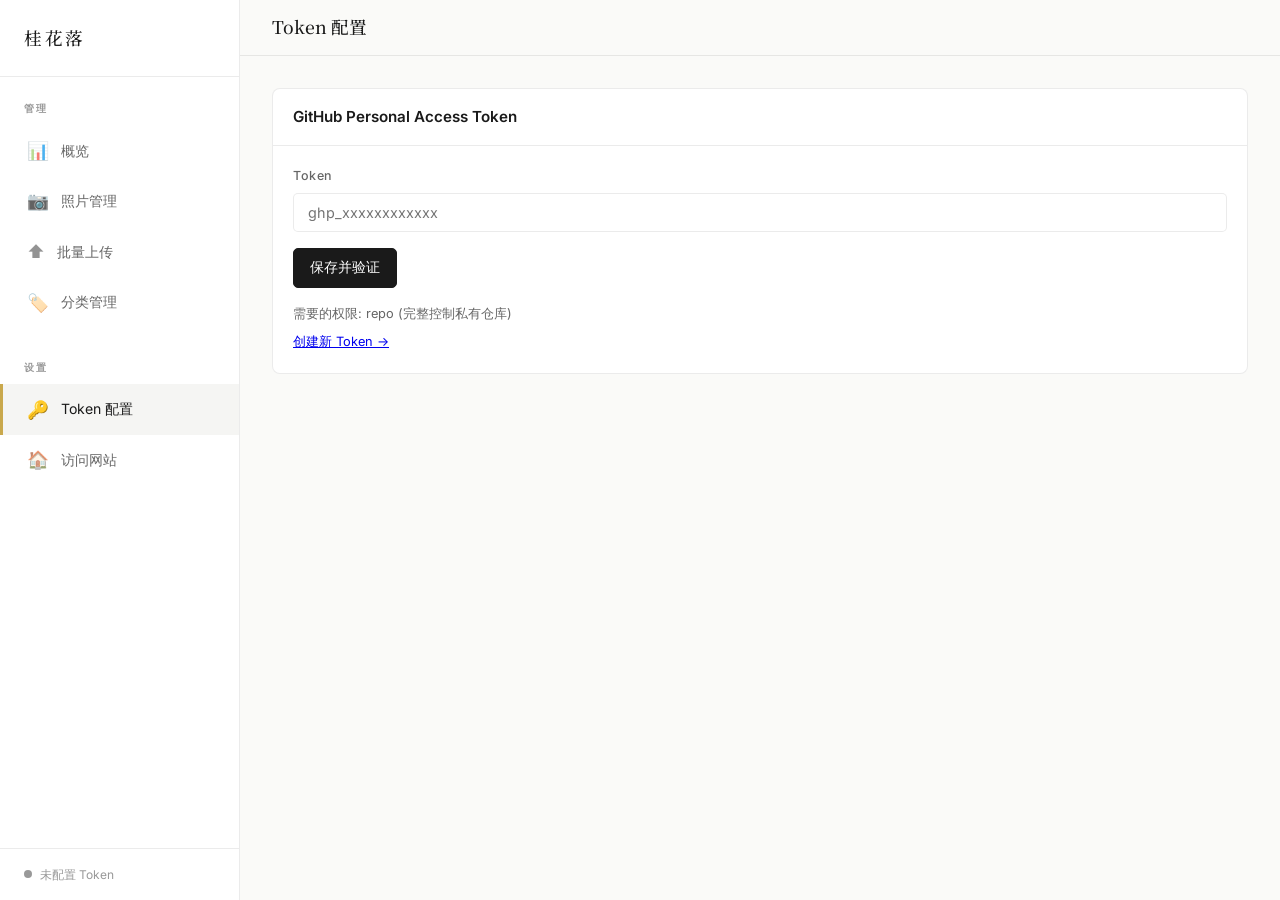
==== commit 8e067609: "feat: add admin management page and photos.json data layer" ====
--- a/admin.html
+++ b/admin.html
@@ -1,1662 +1,1543 @@
-<!DOCTYPE html>
-<html lang="zh-CN">
-<head>
-  <meta charset="UTF-8">
-  <meta name="viewport" content="width=device-width, initial-scale=1.0">
-  <title>桂花落 · 管理后台</title>
-  <link rel="preconnect" href="https://fonts.googleapis.com">
-  <link href="https://fonts.googleapis.com/css2?family=ZCOOL+XiaoWei&family=Noto+Serif+SC:wght@300;400;500&display=swap" rel="stylesheet">
-  <style>
-    :root {
-      --bg: #faf9f7;
-      --accent: #a08060;
-      --accent-light: #d4c4a8;
-      --text: #2c2a26;
-      --muted: #8a8278;
-      --light: #f0ede6;
-      --border: #e8e3db;
-      --danger: #c0392b;
-      --success: #27ae60;
-    }
-
-    * { margin: 0; padding: 0; box-sizing: border-box; }
-
-    body {
-      background: var(--bg);
-      color: var(--text);
-      font-family: 'Noto Serif SC', serif;
-      min-height: 100vh;
-      line-height: 1.6;
-    }
-
-    /* 导航 */
-    nav {
-      position: fixed;
-      top: 0;
-      left: 0;
-      right: 0;
-      z-index: 100;
-      padding: 1rem 2rem;
-      display: flex;
-      align-items: center;
-      justify-content: space-between;
-      background: rgba(250,249,247,0.95);
-      backdrop-filter: blur(16px);
-      border-bottom: 1px solid var(--border);
-    }
-
-    .logo {
-      font-family: 'ZCOOL XiaoWei', serif;
-      font-size: 1.3rem;
-      color: var(--accent);
-      text-decoration: none;
-      letter-spacing: 0.15em;
-    }
-
-    .nav-tabs {
-      display: flex;
-      gap: 0.3rem;
-    }
-
-    .nav-tab {
-      padding: 0.5rem 1.2rem;
-      background: transparent;
-      border: none;
-      color: var(--muted);
-      font-family: 'Noto Serif SC', serif;
-      font-size: 0.85rem;
-      cursor: pointer;
-      border-radius: 6px;
-      transition: all 0.2s;
-    }
-
-    .nav-tab:hover { background: var(--light); color: var(--text); }
-    .nav-tab.active { background: var(--accent); color: white; }
-
-    .nav-right {
-      display: flex;
-      align-items: center;
-      gap: 1rem;
-    }
-
-    .status-badge {
-      display: flex;
-      align-items: center;
-      gap: 0.5rem;
-      padding: 0.4rem 0.8rem;
-      border-radius: 20px;
-      font-size: 0.75rem;
-      background: var(--light);
-      color: var(--muted);
-    }
-
-    .status-badge.connected { background: rgba(39,174,96,0.1); color: var(--success); }
-    .status-badge::before {
-      content: '';
-      width: 8px;
-      height: 8px;
-      border-radius: 50%;
-      background: currentColor;
-    }
-
-    .btn-small {
-      padding: 0.4rem 0.8rem;
-      border: 1px solid var(--border);
-      background: white;
-      color: var(--text);
-      font-family: 'Noto Serif SC', serif;
-      font-size: 0.75rem;
-      border-radius: 4px;
-      cursor: pointer;
-      transition: all 0.2s;
-      text-decoration: none;
-    }
-
-    .btn-small:hover { border-color: var(--accent); color: var(--accent); }
-
-    /* 主容器 */
-    .main-container {
-      padding-top: 80px;
-      max-width: 1400px;
-      margin: 0 auto;
-      padding-left: 2rem;
-      padding-right: 2rem;
-      padding-bottom: 3rem;
-    }
-
-    /* 页面标题 */
-    .page-header {
-      margin-bottom: 2rem;
-    }
-
-    .page-title {
-      font-family: 'ZCOOL XiaoWei', serif;
-      font-size: 1.8rem;
-      color: var(--text);
-      letter-spacing: 0.15em;
-      margin-bottom: 0.5rem;
-    }
-
-    .page-desc {
-      color: var(--muted);
-      font-size: 0.9rem;
-    }
-
-    /* 卡片 */
-    .card {
-      background: white;
-      border: 1px solid var(--border);
-      border-radius: 12px;
-      padding: 1.5rem;
-      margin-bottom: 1.5rem;
-    }
-
-    .card-header {
-      display: flex;
-      align-items: center;
-      justify-content: space-between;
-      margin-bottom: 1rem;
-      padding-bottom: 1rem;
-      border-bottom: 1px solid var(--border);
-    }
-
-    .card-title {
-      font-family: 'ZCOOL XiaoWei', serif;
-      font-size: 1.1rem;
-      color: var(--text);
-      letter-spacing: 0.1em;
-    }
-
-    /* 按钮 */
-    .btn {
-      padding: 0.6rem 1.2rem;
-      border: none;
-      border-radius: 6px;
-      font-family: 'Noto Serif SC', serif;
-      font-size: 0.85rem;
-      cursor: pointer;
-      transition: all 0.2s;
-      display: inline-flex;
-      align-items: center;
-      gap: 0.5rem;
-    }
-
-    .btn-primary { background: var(--accent); color: white; }
-    .btn-primary:hover { background: #8a6a4a; }
-    .btn-primary:disabled { background: var(--light); color: var(--muted); cursor: not-allowed; }
-
-    .btn-outline {
-      background: transparent;
-      border: 1px solid var(--border);
-      color: var(--text);
-    }
-
-    .btn-outline:hover { border-color: var(--accent); color: var(--accent); }
-
-    .btn-danger { background: var(--danger); color: white; }
-    .btn-danger:hover { background: #a93226; }
-
-    /* 输入框 */
-    .input {
-      width: 100%;
-      padding: 0.7rem 1rem;
-      border: 1px solid var(--border);
-      border-radius: 6px;
-      font-family: 'Noto Serif SC', serif;
-      font-size: 0.9rem;
-      transition: border-color 0.2s;
-    }
-
-    .input:focus { outline: none; border-color: var(--accent); }
-
-    .input-group {
-      margin-bottom: 1rem;
-    }
-
-    .input-label {
-      display: block;
-      font-size: 0.8rem;
-      color: var(--muted);
-      margin-bottom: 0.4rem;
-    }
-
-    .input-row {
-      display: grid;
-      grid-template-columns: repeat(auto-fit, minmax(200px, 1fr));
-      gap: 1rem;
-    }
-
-    /* 选择框 */
-    select.input {
-      appearance: none;
-      background-image: url("data:image/svg+xml,%3Csvg xmlns='http://www.w3.org/2000/svg' width='12' height='12' viewBox='0 0 12 12'%3E%3Cpath fill='%238a8278' d='M6 8L1 3h10z'/%3E%3C/svg%3E");
-      background-repeat: no-repeat;
-      background-position: right 1rem center;
-      padding-right: 2.5rem;
-    }
-
-    /* 上传区域 */
-    .upload-zone {
-      border: 2px dashed var(--border);
-      border-radius: 12px;
-      padding: 3rem 2rem;
-      text-align: center;
-      cursor: pointer;
-      transition: all 0.2s;
-    }
-
-    .upload-zone:hover, .upload-zone.dragover {
-      border-color: var(--accent);
-      background: rgba(160,128,96,0.05);
-    }
-
-    .upload-zone-icon {
-      font-size: 3rem;
-      color: var(--muted);
-      margin-bottom: 1rem;
-    }
-
-    .upload-zone-text {
-      color: var(--muted);
-      font-size: 0.9rem;
-      margin-bottom: 0.5rem;
-    }
-
-    .upload-zone-hint {
-      color: var(--muted);
-      font-size: 0.75rem;
-      opacity: 0.7;
-    }
-
-    /* 图片预览列表 */
-    .preview-list {
-      display: grid;
-      grid-template-columns: repeat(auto-fill, minmax(180px, 1fr));
-      gap: 1rem;
-      margin-top: 1.5rem;
-    }
-
-    .preview-item {
-      position: relative;
-      aspect-ratio: 1;
-      border-radius: 8px;
-      overflow: hidden;
-      background: var(--light);
-      border: 1px solid var(--border);
-    }
-
-    .preview-item img {
-      width: 100%;
-      height: 100%;
-      object-fit: cover;
-    }
-
-    .preview-remove {
-      position: absolute;
-      top: 0.5rem;
-      right: 0.5rem;
-      width: 28px;
-      height: 28px;
-      border-radius: 50%;
-      background: rgba(0,0,0,0.6);
-      color: white;
-      border: none;
-      cursor: pointer;
-      font-size: 1rem;
-      line-height: 1;
-      opacity: 0;
-      transition: opacity 0.2s;
-    }
-
-    .preview-item:hover .preview-remove { opacity: 1; }
-
-    .preview-info {
-      position: absolute;
-      bottom: 0;
-      left: 0;
-      right: 0;
-      padding: 0.5rem;
-      background: linear-gradient(to top, rgba(0,0,0,0.7), transparent);
-      color: white;
-      font-size: 0.7rem;
-    }
-
-    /* 照片列表 */
-    .photo-list {
-      display: flex;
-      flex-direction: column;
-      gap: 0.8rem;
-    }
-
-    .photo-item {
-      display: flex;
-      align-items: center;
-      gap: 1rem;
-      padding: 1rem;
-      background: white;
-      border: 1px solid var(--border);
-      border-radius: 8px;
-      transition: all 0.2s;
-    }
-
-    .photo-item:hover {
-      border-color: var(--accent-light);
-      box-shadow: 0 2px 8px rgba(0,0,0,0.05);
-    }
-
-    .photo-thumb {
-      width: 80px;
-      height: 80px;
-      border-radius: 6px;
-      object-fit: cover;
-      background: var(--light);
-      flex-shrink: 0;
-    }
-
-    .photo-info {
-      flex: 1;
-      min-width: 0;
-    }
-
-    .photo-title {
-      font-family: 'ZCOOL XiaoWei', serif;
-      font-size: 1rem;
-      color: var(--text);
-      margin-bottom: 0.3rem;
-      letter-spacing: 0.05em;
-    }
-
-    .photo-meta {
-      font-size: 0.75rem;
-      color: var(--muted);
-      display: flex;
-      flex-wrap: wrap;
-      gap: 0.5rem 1rem;
-    }
-
-    .photo-meta span {
-      display: flex;
-      align-items: center;
-      gap: 0.3rem;
-    }
-
-    .photo-category {
-      display: inline-block;
-      padding: 0.2rem 0.6rem;
-      background: var(--light);
-      border-radius: 12px;
-      font-size: 0.7rem;
-      color: var(--muted);
-    }
-
-    .photo-actions {
-      display: flex;
-      gap: 0.5rem;
-      flex-shrink: 0;
-    }
-
-    .photo-actions button {
-      width: 36px;
-      height: 36px;
-      border: 1px solid var(--border);
-      background: white;
-      border-radius: 6px;
-      cursor: pointer;
-      font-size: 0.9rem;
-      transition: all 0.2s;
-    }
-
-    .photo-actions button:hover {
-      border-color: var(--accent);
-      color: var(--accent);
-    }
-
-    .photo-actions .delete-btn:hover {
-      border-color: var(--danger);
-      color: var(--danger);
-      background: rgba(192,57,43,0.05);
-    }
-
-    .photo-checkbox {
-      width: 18px;
-      height: 18px;
-      accent-color: var(--accent);
-      cursor: pointer;
-    }
-
-    /* 筛选栏 */
-    .filter-bar {
-      display: flex;
-      gap: 0.5rem;
-      margin-bottom: 1.5rem;
-      flex-wrap: wrap;
-      align-items: center;
-    }
-
-    .filter-bar select {
-      padding: 0.5rem 2rem 0.5rem 1rem;
-      border: 1px solid var(--border);
-      border-radius: 20px;
-      font-family: 'Noto Serif SC', serif;
-      font-size: 0.8rem;
-      background: white;
-      appearance: none;
-      background-image: url("data:image/svg+xml,%3Csvg xmlns='http://www.w3.org/2000/svg' width='12' height='12' viewBox='0 0 12 12'%3E%3Cpath fill='%238a8278' d='M6 8L1 3h10z'/%3E%3C/svg%3E");
-      background-repeat: no-repeat;
-      background-position: right 0.8rem center;
-    }
-
-    .filter-bar input {
-      padding: 0.5rem 1rem;
-      border: 1px solid var(--border);
-      border-radius: 20px;
-      font-family: 'Noto Serif SC', serif;
-      font-size: 0.8rem;
-      width: 200px;
-    }
-
-    .filter-bar input:focus { outline: none; border-color: var(--accent); }
-
-    /* 分页 */
-    .pagination {
-      display: flex;
-      justify-content: center;
-      gap: 0.5rem;
-      margin-top: 2rem;
-    }
-
-    .pagination button {
-      width: 36px;
-      height: 36px;
-      border: 1px solid var(--border);
-      background: white;
-      border-radius: 6px;
-      cursor: pointer;
-      font-size: 0.85rem;
-      transition: all 0.2s;
-    }
-
-    .pagination button:hover { border-color: var(--accent); color: var(--accent); }
-    .pagination button.active { background: var(--accent); color: white; border-color: var(--accent); }
-    .pagination button:disabled { opacity: 0.5; cursor: not-allowed; }
-
-    /* 模态框 */
-    .modal-overlay {
-      display: none;
-      position: fixed;
-      inset: 0;
-      background: rgba(0,0,0,0.5);
-      z-index: 1000;
-      align-items: center;
-      justify-content: center;
-      padding: 2rem;
-    }
-
-    .modal-overlay.active { display: flex; }
-
-    .modal {
-      background: white;
-      border-radius: 12px;
-      max-width: 600px;
-      width: 100%;
-      max-height: 90vh;
-      overflow: auto;
-    }
-
-    .modal-header {
-      padding: 1.2rem 1.5rem;
-      border-bottom: 1px solid var(--border);
-      display: flex;
-      align-items: center;
-      justify-content: space-between;
-    }
-
-    .modal-title {
-      font-family: 'ZCOOL XiaoWei', serif;
-      font-size: 1.2rem;
-      color: var(--text);
-      letter-spacing: 0.1em;
-    }
-
-    .modal-close {
-      width: 32px;
-      height: 32px;
-      border: none;
-      background: transparent;
-      font-size: 1.5rem;
-      cursor: pointer;
-      color: var(--muted);
-      border-radius: 4px;
-    }
-
-    .modal-close:hover { background: var(--light); }
-
-    .modal-body { padding: 1.5rem; }
-
-    .modal-footer {
-      padding: 1rem 1.5rem;
-      border-top: 1px solid var(--border);
-      display: flex;
-      justify-content: flex-end;
-      gap: 0.8rem;
-    }
-
-    /* Toast */
-    .toast-container {
-      position: fixed;
-      top: 90px;
-      right: 2rem;
-      z-index: 2000;
-      display: flex;
-      flex-direction: column;
-      gap: 0.8rem;
-    }
-
-    .toast {
-      padding: 1rem 1.5rem;
-      background: white;
-      border-radius: 8px;
-      box-shadow: 0 4px 12px rgba(0,0,0,0.15);
-      font-size: 0.85rem;
-      animation: slideIn 0.3s ease;
-      max-width: 350px;
-    }
-
-    .toast.success { border-left: 4px solid var(--success); }
-    .toast.error { border-left: 4px solid var(--danger); }
-    .toast.info { border-left: 4px solid var(--accent); }
-
-    @keyframes slideIn {
-      from { transform: translateX(100%); opacity: 0; }
-      to { transform: translateX(0); opacity: 1; }
-    }
-
-    /* 进度条 */
-    .progress-steps {
-      display: flex;
-      flex-direction: column;
-      gap: 0.8rem;
-      margin: 1.5rem 0;
-    }
-
-    .progress-step {
-      display: flex;
-      align-items: center;
-      gap: 1rem;
-      padding: 0.8rem 1rem;
-      background: var(--light);
-      border-radius: 8px;
-      font-size: 0.85rem;
-    }
-
-    .progress-step.active {
-      background: rgba(160,128,96,0.1);
-      border: 1px solid var(--accent-light);
-    }
-
-    .progress-step.done { background: rgba(39,174,96,0.1); color: var(--success); }
-    .progress-step.error { background: rgba(192,57,43,0.1); color: var(--danger); }
-
-    .step-icon { font-size: 1.1rem; width: 24px; text-align: center; }
-    .step-text { flex: 1; }
-    .step-detail { color: var(--muted); font-size: 0.75rem; }
-
-    /* 空状态 */
-    .empty-state {
-      text-align: center;
-      padding: 4rem 2rem;
-      color: var(--muted);
-    }
-
-    .empty-state-icon {
-      font-size: 4rem;
-      margin-bottom: 1rem;
-      opacity: 0.5;
-    }
-
-    /* 统计卡片 */
-    .stats-grid {
-      display: grid;
-      grid-template-columns: repeat(auto-fit, minmax(150px, 1fr));
-      gap: 1rem;
-      margin-bottom: 2rem;
-    }
-
-    .stat-card {
-      background: white;
-      border: 1px solid var(--border);
-      border-radius: 10px;
-      padding: 1.2rem;
-      text-align: center;
-    }
-
-    .stat-value {
-      font-family: 'ZCOOL XiaoWei', serif;
-      font-size: 2rem;
-      color: var(--accent);
-      margin-bottom: 0.3rem;
-    }
-
-    .stat-label {
-      font-size: 0.75rem;
-      color: var(--muted);
-      text-transform: uppercase;
-      letter-spacing: 0.1em;
-    }
-
-    /* 页面切换 */
-    .page-section { display: none; }
-    .page-section.active { display: block; }
-
-    /* 批量操作栏 */
-    .batch-bar {
-      display: none;
-      align-items: center;
-      gap: 1rem;
-      padding: 1rem;
-      background: var(--light);
-      border-radius: 8px;
-      margin-bottom: 1rem;
-    }
-
-    .batch-bar.show { display: flex; }
-
-    /* 移动端适配 */
-    @media (max-width: 768px) {
-      nav { padding: 0.8rem 1rem; flex-wrap: wrap; gap: 0.8rem; }
-      .nav-tabs { order: 3; width: 100%; overflow-x: auto; padding-bottom: 0.5rem; }
-      .nav-tab { padding: 0.4rem 0.8rem; font-size: 0.8rem; }
-      .main-container { padding-top: 120px; }
-      .page-title { font-size: 1.4rem; }
-      .photo-item { flex-direction: column; align-items: stretch; }
-      .photo-thumb { width: 100%; height: 150px; }
-      .photo-actions { justify-content: center; padding-top: 0.5rem; }
-      .input-row { grid-template-columns: 1fr; }
-      .preview-list { grid-template-columns: repeat(2, 1fr); }
-      .batch-bar { flex-wrap: wrap; }
-    }
-  </style>
-</head>
-<body>
-  <!-- 导航 -->
-  <nav>
-    <a href="index.html" class="logo">桂花落</a>
-    
-    <div class="nav-tabs">
-      <button class="nav-tab active" data-tab="photos">照片管理</button>
-      <button class="nav-tab" data-tab="upload">上传照片</button>
-      <button class="nav-tab" data-tab="settings">设置</button>
-    </div>
-
-    <div class="nav-right">
-      <div class="status-badge" id="statusBadge">
-        <span>未连接</span>
-      </div>
-      <a href="index.html" class="btn-small">预览网站</a>
-    </div>
-  </nav>
-
-  <!-- 主容器 -->
-  <div class="main-container">
-    
-    <!-- 照片管理页面 -->
-    <div class="page-section active" id="photos-page">
-      <div class="page-header">
-        <h1 class="page-title">照片管理</h1>
-        <p class="page-desc">管理所有照片，编辑元数据，调整排序</p>
-      </div>
-
-      <!-- 统计卡片 -->
-      <div class="stats-grid" id="statsGrid">
-        <div class="stat-card">
-          <div class="stat-value" id="statTotal">-</div>
-          <div class="stat-label">全部照片</div>
-        </div>
-        <div class="stat-card">
-          <div class="stat-value" id="statCity">-</div>
-          <div class="stat-label">城市</div>
-        </div>
-        <div class="stat-card">
-          <div class="stat-value" id="statNature">-</div>
-          <div class="stat-label">自然</div>
-        </div>
-        <div class="stat-card">
-          <div class="stat-value" id="statPeople">-</div>
-          <div class="stat-label">人物</div>
-        </div>
-        <div class="stat-card">
-          <div class="stat-value" id="statArch">-</div>
-          <div class="stat-label">建筑</div>
-        </div>
-        <div class="stat-card">
-          <div class="stat-value" id="statFood">-</div>
-          <div class="stat-label">饮食</div>
-        </div>
-      </div>
-
-      <div class="card">
-        <div class="card-header">
-          <span class="card-title">照片列表</span>
-        </div>
-
-        <!-- 筛选栏 -->
-        <div class="filter-bar">
-          <select id="filterCat" onchange="renderPhotoList()">
-            <option value="all">全部分类</option>
-            <option value="city">城市</option>
-            <option value="nature">自然</option>
-            <option value="people">人物</option>
-            <option value="arch">建筑</option>
-            <option value="food">饮食</option>
-          </select>
-          <input type="text" id="searchInput" placeholder="搜索标题、地点..." oninput="renderPhotoList()">
-          <span style="color: var(--muted); font-size: 0.8rem; margin-left: auto;">
-            已选择 <span id="selectedCount">0</span> 项
-          </span>
-        </div>
-
-        <!-- 批量操作栏 -->
-        <div class="batch-bar" id="batchBar">
-          <input type="checkbox" id="selectAll" onchange="toggleSelectAll()">
-          <label for="selectAll">全选</label>
-          <button class="btn btn-danger btn-small" onclick="batchDelete()">删除选中</button>
-          <button class="btn btn-outline btn-small" onclick="clearSelection()">取消选择</button>
-        </div>
-
-        <!-- 照片列表 -->
-        <div class="photo-list" id="photoList">
-          <div class="loading">正在加载...</div>
-        </div>
-
-        <!-- 分页 -->
-        <div class="pagination" id="pagination"></div>
-      </div>
-    </div>
-
-    <!-- 上传页面 -->
-    <div class="page-section" id="upload-page">
-      <div class="page-header">
-        <h1 class="page-title">上传照片</h1>
-        <p class="page-desc">批量上传照片，自动生成元数据</p>
-      </div>
-
-      <div class="card">
-        <div class="card-header">
-          <span class="card-title">上传设置</span>
-          <button class="btn btn-outline btn-small" onclick="clearPreviews()">清空</button>
-        </div>
-        
-        <div class="input-row">
-          <div class="input-group">
-            <label class="input-label">默认分类</label>
-            <select class="input" id="defaultCategory">
-              <option value="city">城市</option>
-              <option value="nature">自然</option>
-              <option value="people">人物</option>
-              <option value="arch">建筑</option>
-              <option value="food">饮食</option>
-            </select>
-          </div>
-          <div class="input-group">
-            <label class="input-label">默认年份</label>
-            <input type="text" class="input" id="defaultYear" value="2026">
-          </div>
-          <div class="input-group">
-            <label class="input-label">默认地点</label>
-            <input type="text" class="input" id="defaultLocation" placeholder="如：曼谷">
-          </div>
-        </div>
-
-        <div class="upload-zone" id="uploadZone">
-          <div class="upload-zone-icon">📷</div>
-          <p class="upload-zone-text">拖拽照片到这里，或点击选择</p>
-          <p class="upload-zone-hint">支持 JPG、PNG、WebP，建议尺寸 1920px 以上</p>
-          <input type="file" id="fileInput" accept="image/*" multiple hidden>
-        </div>
-
-        <div class="preview-list" id="previewList"></div>
-
-        <div style="margin-top: 1.5rem; display: flex; gap: 1rem; align-items: center; flex-wrap: wrap;">
-          <button class="btn btn-primary" id="uploadBtn" onclick="startUpload()">
-            上传全部
-          </button>
-          <div class="progress-steps" id="uploadProgress" style="display: none;"></div>
-        </div>
-      </div>
-    </div>
-
-    <!-- 设置页面 -->
-    <div class="page-section" id="settings-page">
-      <div class="page-header">
-        <h1 class="page-title">设置</h1>
-        <p class="page-desc">GitHub 配置与网站设置</p>
-      </div>
-
-      <div class="card">
-        <div class="card-header">
-          <span class="card-title">GitHub 连接</span>
-        </div>
-
-        <div class="input-group">
-          <label class="input-label">仓库所有者</label>
-          <input type="text" class="input" id="settingOwner" placeholder="46832632">
-        </div>
-
-        <div class="input-group">
-          <label class="input-label">仓库名称</label>
-          <input type="text" class="input" id="settingRepo" placeholder="photo-portfolio">
-        </div>
-
-        <div class="input-group">
-          <label class="input-label">GitHub Token</label>
-          <input type="password" class="input" id="settingToken" placeholder="ghp_...">
-        </div>
-
-        <div style="display: flex; gap: 1rem; margin-top: 1rem; flex-wrap: wrap;">
-          <button class="btn btn-primary" onclick="saveSettings()">保存设置</button>
-          <button class="btn btn-outline" onclick="testConnection()">测试连接</button>
-        </div>
-      </div>
-
-      <div class="card">
-        <div class="card-header">
-          <span class="card-title">关于</span>
-        </div>
-        <p style="color: var(--muted); font-size: 0.85rem; line-height: 1.8;">
-          桂花落 · Photography Portfolio<br>
-          基于 GitHub Pages 构建的极简摄影作品集<br><br>
-          <strong>首次使用：</strong><br>
-          1. 在设置页面配置你的 GitHub Token<br>
-          2. Token 需要 repo 权限（Classic token 勾选 repo）<br>
-          3. 前往 <a href="https://github.com/settings/tokens" target="_blank" style="color: var(--accent);">GitHub Tokens</a> 生成
-        </p>
-      </div>
-    </div>
-  </div>
-
-  <!-- 编辑模态框 -->
-  <div class="modal-overlay" id="editModal">
-    <div class="modal">
-      <div class="modal-header">
-        <h3 class="modal-title">编辑照片</h3>
-        <button class="modal-close" onclick="closeEditModal()">&times;</button>
-      </div>
-      <div class="modal-body">
-        <input type="hidden" id="editId">
-        
-        <div style="margin-bottom: 1rem;">
-          <img id="editPreview" src="" alt="" style="width: 100%; max-height: 200px; object-fit: cover; border-radius: 8px;">
-        </div>
-
-        <div class="input-row">
-          <div class="input-group">
-            <label class="input-label">中文标题</label>
-            <input type="text" class="input" id="editTitleZh">
-          </div>
-          <div class="input-group">
-            <label class="input-label">英文标题</label>
-            <input type="text" class="input" id="editTitleEn">
-          </div>
-        </div>
-
-        <div class="input-row">
-          <div class="input-group">
-            <label class="input-label">分类</label>
-            <select class="input" id="editCategory">
-              <option value="city">城市</option>
-              <option value="nature">自然</option>
-              <option value="people">人物</option>
-              <option value="arch">建筑</option>
-              <option value="food">饮食</option>
-            </select>
-          </div>
-          <div class="input-group">
-            <label class="input-label">排序序号</label>
-            <input type="number" class="input" id="editSeq">
-          </div>
-        </div>
-
-        <div class="input-row">
-          <div class="input-group">
-            <label class="input-label">地点</label>
-            <input type="text" class="input" id="editLocation">
-          </div>
-          <div class="input-group">
-            <label class="input-label">年份</label>
-            <input type="text" class="input" id="editYear">
-          </div>
-        </div>
-
-        <div class="input-group">
-          <label class="input-label">描述</label>
-          <textarea class="input" id="editDesc" rows="3" style="resize: vertical;"></textarea>
-        </div>
-      </div>
-      <div class="modal-footer">
-        <button class="btn btn-outline" onclick="closeEditModal()">取消</button>
-        <button class="btn btn-primary" onclick="saveEdit()">保存</button>
-      </div>
-    </div>
-  </div>
-
-  <!-- Token配置模态框 -->
-  <div class="modal-overlay" id="configModal">
-    <div class="modal">
-      <div class="modal-header">
-        <h3 class="modal-title">配置 GitHub</h3>
-        <button class="modal-close" onclick="closeConfigModal()">&times;</button>
-      </div>
-      <div class="modal-body">
-        <p style="color: var(--muted); font-size: 0.85rem; margin-bottom: 1rem;">
-          请先配置 GitHub Token 以继续使用。
-        </p>
-        <div class="input-group">
-          <label class="input-label">GitHub Token (需 repo 权限)</label>
-          <input type="password" class="input" id="quickToken" placeholder="ghp_...">
-        </div>
-        <p style="color: var(--muted); font-size: 0.75rem;">
-          Token 可在 GitHub Settings → Developer settings → Personal access tokens 生成
-        </p>
-      </div>
-      <div class="modal-footer">
-        <button class="btn btn-outline" onclick="closeConfigModal()">稍后</button>
-        <button class="btn btn-primary" onclick="saveQuickConfig()">连接</button>
-      </div>
-    </div>
-  </div>
-
-  <!-- Toast容器 -->
-  <div class="toast-container" id="toastContainer"></div>
-
-  <script>
-    // ============ 配置 ============
-    const CONFIG_KEY = 'photo_portfolio_config';
-    const CAT_MAP = { city: '城市', nature: '自然', people: '人物', arch: '建筑', food: '饮食' };
-    const ITEMS_PER_PAGE = 20;
-
-    // ============ 状态 ============
-    let photos = [];
-    let selectedIds = new Set();
-    let currentPage = 1;
-    let pendingPhotos = [];
-
-    // ============ 初始化 ============
-    document.addEventListener('DOMContentLoaded', () => {
-      loadConfig();
-      initTabs();
-      initUploadZone();
-      loadPhotos();
-    });
-
-    // ============ 配置管理 ============
-    function getConfig() {
-      const saved = localStorage.getItem(CONFIG_KEY);
-      return saved ? JSON.parse(saved) : {
-        owner: '46832632',
-        repo: 'photo-portfolio',
-        token: ''
-      };
-    }
-
-    function saveConfig(config) {
-      localStorage.setItem(CONFIG_KEY, JSON.stringify(config));
-    }
-
-    function loadConfig() {
-      const config = getConfig();
-      document.getElementById('settingOwner').value = config.owner;
-      document.getElementById('settingRepo').value = config.repo;
-      document.getElementById('settingToken').value = config.token;
-      
-      if (config.token) {
-        updateStatus(true);
-      }
-    }
-
-    function saveSettings() {
-      const config = {
-        owner: document.getElementById('settingOwner').value.trim(),
-        repo: document.getElementById('settingRepo').value.trim(),
-        token: document.getElementById('settingToken').value.trim()
-      };
-      saveConfig(config);
-      showToast('设置已保存', 'success');
-    }
-
-    function saveQuickConfig() {
-      const token = document.getElementById('quickToken').value.trim();
-      if (!token) {
-        showToast('请输入 Token', 'error');
-        return;
-      }
-      const config = getConfig();
-      config.token = token;
-      saveConfig(config);
-      closeConfigModal();
-      updateStatus(true);
-      showToast('连接成功', 'success');
-      loadPhotos();
-    }
-
-    function testConnection() {
-      const config = getConfig();
-      if (!config.token) {
-        showToast('请先配置 Token', 'error');
-        return;
-      }
-
-      fetch(`https://api.github.com/repos/${config.owner}/${config.repo}`, {
-        headers: { 'Authorization': `token ${config.token}` }
-      })
-      .then(r => {
-        if (!r.ok) throw new Error('连接失败');
-        return r.json();
-      })
-      .then(data => {
-        showToast('连接成功：' + data.full_name, 'success');
-      })
-      .catch(e => {
-        showToast('连接失败：' + e.message, 'error');
-      });
-    }
-
-    function updateStatus(connected) {
-      const badge = document.getElementById('statusBadge');
-      if (connected) {
-        badge.className = 'status-badge connected';
-        badge.innerHTML = '<span>已连接</span>';
-      } else {
-        badge.className = 'status-badge';
-        badge.innerHTML = '<span>未连接</span>';
-      }
-    }
-
-    function closeConfigModal() {
-      document.getElementById('configModal').classList.remove('active');
-    }
-
-    // ============ 标签页切换 ============
-    function initTabs() {
-      document.querySelectorAll('.nav-tab').forEach(tab => {
-        tab.addEventListener('click', () => switchTab(tab.dataset.tab));
-      });
-    }
-
-    function switchTab(tabName) {
-      document.querySelectorAll('.nav-tab').forEach(t => {
-        t.classList.toggle('active', t.dataset.tab === tabName);
-      });
-      document.querySelectorAll('.page-section').forEach(s => {
-        s.classList.toggle('active', s.id === tabName + '-page');
-      });
-    }
-
-    // ============ GitHub API ============
-    async function ghApi(method, path, data = null) {
-      const config = getConfig();
-      if (!config.token) {
-        document.getElementById('configModal').classList.add('active');
-        throw new Error('请先配置 GitHub Token');
-      }
-
-      const options = {
-        method,
-        headers: {
-          'Authorization': `token ${config.token}`,
-          'Content-Type': 'application/json'
-        }
-      };
-
-      if (data) {
-        options.body = JSON.stringify(data);
-      }
-
-      const response = await fetch(`https://api.github.com${path}`, options);
-      
-      if (!response.ok) {
-        const err = await response.json().catch(() => ({}));
-        throw new Error(err.message || '请求失败 (' + response.status + ')');
-      }
-
-      return response.json();
-    }
-
-    async function ghGetFile(path) {
-      const config = getConfig();
-      const data = await ghApi('GET', '/repos/' + config.owner + '/' + config.repo + '/contents/' + path);
-      return {
-        content: atob(data.content),
-        sha: data.sha
-      };
-    }
-
-    async function ghPutFile(path, content, message, sha) {
-      const encoder = new TextEncoder();
-      const data = encoder.encode(content);
-      let binary = '';
-      for (let i = 0; i < data.length; i++) {
-        binary += String.fromCharCode(data[i]);
-      }
-      const base64 = btoa(binary);
-
-      const payload = {
-        message,
-        content: base64,
-        branch: 'main'
-      };
-      if (sha) payload.sha = sha;
-
-      return ghApi('PUT', '/repos/' + getConfig().owner + '/' + getConfig().repo + '/contents/' + path, payload);
-    }
-
-    async function ghUploadImage(filename, blob) {
-      const config = getConfig();
-      const base64 = await blobToBase64(blob);
-      
-      const response = await fetch('https://api.github.com/repos/' + config.owner + '/' + config.repo + '/contents/images/' + filename, {
-        method: 'PUT',
-        headers: {
-          'Authorization': 'token ' + config.token,
-          'Content-Type': 'application/json'
-        },
-        body: JSON.stringify({
-          message: '📷 Upload image: ' + filename,
-          content: base64.split(',')[1],
-          branch: 'main'
-        })
-      });
-
-      if (!response.ok) {
-        const err = await response.json().catch(() => ({}));
-        throw new Error(err.message || '上传图片失败 (' + response.status + ')');
-      }
-
-      return response.json();
-    }
-
-    function blobToBase64(blob) {
-      return new Promise((resolve, reject) => {
-        const reader = new FileReader();
-        reader.onload = () => resolve(reader.result);
-        reader.onerror = reject;
-        reader.readAsDataURL(blob);
-      });
-    }
-
-    // ============ 照片管理 ============
-    async function loadPhotos() {
-      const config = getConfig();
-      if (!config.token) {
-        document.getElementById('configModal').classList.add('active');
-        return;
-      }
-
-      try {
-        const file = await ghGetFile('data/photos.json');
-        photos = JSON.parse(file.content).photos || [];
-        photos.sort((a, b) => (a.seq || 999) - (b.seq || 999));
-        
-        updateStats();
-        renderPhotoList();
-        updateStatus(true);
-      } catch (e) {
-        if (e.message.includes('Token') || e.message.includes('配置')) {
-          document.getElementById('configModal').classList.add('active');
-        } else {
-          showToast('加载失败：' + e.message, 'error');
-        }
-      }
-    }
-
-    function updateStats() {
-      document.getElementById('statTotal').textContent = photos.length;
-      document.getElementById('statCity').textContent = photos.filter(p => p.category === 'city').length;
-      document.getElementById('statNature').textContent = photos.filter(p => p.category === 'nature').length;
-      document.getElementById('statPeople').textContent = photos.filter(p => p.category === 'people').length;
-      document.getElementById('statArch').textContent = photos.filter(p => p.category === 'arch').length;
-      document.getElementById('statFood').textContent = photos.filter(p => p.category === 'food').length;
-    }
-
-    function renderPhotoList() {
-      const cat = document.getElementById('filterCat').value;
-      const search = document.getElementById('searchInput').value.toLowerCase();
-
-      let filtered = photos;
-      if (cat !== 'all') {
-        filtered = filtered.filter(p => p.category === cat);
-      }
-      if (search) {
-        filtered = filtered.filter(p => 
-          (p.titleZh || '').toLowerCase().includes(search) ||
-          (p.titleEn || '').toLowerCase().includes(search) ||
-          (p.location || '').toLowerCase().includes(search)
-        );
-      }
-
-      const totalPages = Math.ceil(filtered.length / ITEMS_PER_PAGE) || 1;
-      const start = (currentPage - 1) * ITEMS_PER_PAGE;
-      const pageItems = filtered.slice(start, start + ITEMS_PER_PAGE);
-
-      const list = document.getElementById('photoList');
-      
-      if (filtered.length === 0) {
-        list.innerHTML = '<div class="empty-state"><div class="empty-state-icon">📷</div><p>暂无照片</p><p style="font-size: 0.8rem;">前往「上传照片」添加新照片</p></div>';
-        return;
-      }
-
-      list.innerHTML = pageItems.map(photo => {
-        const isSelected = selectedIds.has(photo.id);
-        return '<div class="photo-item" data-id="' + photo.id + '">' +
-          '<input type="checkbox" class="photo-checkbox" value="' + photo.id + '" ' + (isSelected ? 'checked' : '') + ' onchange="toggleSelect(\'' + photo.id + '\')">' +
-          '<img class="photo-thumb" src="images/' + photo.filename + '" alt="' + (photo.titleZh || photo.titleEn) + '" onerror="this.src=\'data:image/svg+xml,<svg xmlns=%22http://www.w3.org/2000/svg%22 viewBox=%220 0 80 80%22><rect fill=%22%23f0ede6%22 width=%2280%22 height=%2280%22/><text x=%2240%22 y=%2245%22 text-anchor=%22middle%22 fill=%22%238a8278%22 font-size=%2210%22>?</text></svg>\'">' +
-          '<div class="photo-info">' +
-            '<div class="photo-title">' + (photo.titleZh || photo.titleEn || '无标题') + '</div>' +
-            '<div class="photo-meta">' +
-              '<span class="photo-category">' + (photo.catLabel || CAT_MAP[photo.category] || '') + '</span>' +
-              (photo.location ? '<span>📍 ' + photo.location + '</span>' : '') +
-              (photo.year ? '<span>📅 ' + photo.year + '</span>' : '') +
-              '<span>#' + (photo.seq || '?') + '</span>' +
-            '</div>' +
-          '</div>' +
-          '<div class="photo-actions">' +
-            '<button onclick="editPhoto(\'' + photo.id + '\')" title="编辑">✏️</button>' +
-            '<button onclick="deletePhoto(\'' + photo.id + '\')" class="delete-btn" title="删除">🗑️</button>' +
-          '</div>' +
-        '</div>';
-      }).join('');
-
-      renderPagination(totalPages);
-    }
-
-    function renderPagination(totalPages) {
-      const container = document.getElementById('pagination');
-      if (totalPages <= 1) {
-        container.innerHTML = '';
-        return;
-      }
-
-      let html = '<button ' + (currentPage === 1 ? 'disabled' : '') + ' onclick="goPage(' + (currentPage - 1) + ')">‹</button>';
-      
-      for (let i = 1; i <= totalPages; i++) {
-        if (i === 1 || i === totalPages || (i >= currentPage - 2 && i <= currentPage + 2)) {
-          html += '<button class="' + (i === currentPage ? 'active' : '') + '" onclick="goPage(' + i + ')">' + i + '</button>';
-        } else if (i === currentPage - 3 || i === currentPage + 3) {
-          html += '<button disabled>...</button>';
-        }
-      }
-      
-      html += '<button ' + (currentPage === totalPages ? 'disabled' : '') + ' onclick="goPage(' + (currentPage + 1) + ')">›</button>';
-      
-      container.innerHTML = html;
-    }
-
-    function goPage(page) {
-      currentPage = page;
-      renderPhotoList();
-    }
-
-    // ============ 选择管理 ============
-    function toggleSelect(id) {
-      if (selectedIds.has(id)) {
-        selectedIds.delete(id);
-      } else {
-        selectedIds.add(id);
-      }
-      updateSelectionUI();
-    }
-
-    function toggleSelectAll() {
-      const checked = document.getElementById('selectAll').checked;
-      const checkboxes = document.querySelectorAll('.photo-checkbox');
-      
-      if (checked) {
-        checkboxes.forEach(cb => selectedIds.add(cb.value));
-      } else {
-        selectedIds.clear();
-      }
-      
-      checkboxes.forEach(cb => cb.checked = checked);
-      updateSelectionUI();
-    }
-
-    function clearSelection() {
-      selectedIds.clear();
-      document.querySelectorAll('.photo-checkbox').forEach(cb => cb.checked = false);
-      document.getElementById('selectAll').checked = false;
-      updateSelectionUI();
-    }
-
-    function updateSelectionUI() {
-      document.getElementById('selectedCount').textContent = selectedIds.size;
-      document.getElementById('batchBar').classList.toggle('show', selectedIds.size > 0);
-    }
-
-    // ============ 照片操作 ============
-    function editPhoto(id) {
-      const photo = photos.find(p => p.id === id);
-      if (!photo) return;
-
-      document.getElementById('editId').value = photo.id;
-      document.getElementById('editPreview').src = 'images/' + photo.filename;
-      document.getElementById('editTitleZh').value = photo.titleZh || '';
-      document.getElementById('editTitleEn').value = photo.titleEn || '';
-      document.getElementById('editCategory').value = photo.category || 'city';
-      document.getElementById('editSeq').value = photo.seq || 999;
-      document.getElementById('editLocation').value = photo.location || '';
-      document.getElementById('editYear').value = photo.year || '';
-      document.getElementById('editDesc').value = photo.desc || '';
-
-      document.getElementById('editModal').classList.add('active');
-    }
-
-    function closeEditModal() {
-      document.getElementById('editModal').classList.remove('active');
-    }
-
-    async function saveEdit() {
-      const id = document.getElementById('editId').value;
-      const photo = photos.find(p => p.id === id);
-      if (!photo) return;
-
-      photo.titleZh = document.getElementById('editTitleZh').value.trim();
-      photo.titleEn = document.getElementById('editTitleEn').value.trim();
-      photo.category = document.getElementById('editCategory').value;
-      photo.catLabel = CAT_MAP[photo.category];
-      photo.seq = parseInt(document.getElementById('editSeq').value) || 999;
-      photo.location = document.getElementById('editLocation').value.trim();
-      photo.year = document.getElementById('editYear').value.trim();
-      photo.desc = document.getElementById('editDesc').value.trim().replace(/\n/g, '\\n');
-
-      try {
-        showProgressSteps();
-        setStep('step1', 'active', '◐', '保存数据...');
-        
-        await ghPutFile('data/photos.json', JSON.stringify({ photos }, null, 2), 
-          '📝 Update photo: ' + (photo.titleZh || photo.filename), null);
-        
-        setStep('step1', 'done', '✓', '保存成功');
-        showToast('保存成功', 'success');
-        closeEditModal();
-        
-        photos.sort((a, b) => (a.seq || 999) - (b.seq || 999));
-        updateStats();
-        renderPhotoList();
-        
-        setTimeout(() => document.getElementById('uploadProgress').style.display = 'none', 1500);
-      } catch (e) {
-        showToast('保存失败：' + e.message, 'error');
-      }
-    }
-
-    async function deletePhoto(id) {
-      if (!confirm('确定要删除这张照片吗？')) return;
-      
-      const photo = photos.find(p => p.id === id);
-      photos = photos.filter(p => p.id !== id);
-      selectedIds.delete(id);
-
-      try {
-        await ghPutFile('data/photos.json', JSON.stringify({ photos }, null, 2), 
-          '🗑️ Delete photo: ' + (photo.titleZh || photo.filename));
-        
-        showToast('删除成功', 'success');
-        updateStats();
-        renderPhotoList();
-      } catch (e) {
-        showToast('删除失败：' + e.message, 'error');
-        photos.push(photo);
-      }
-    }
-
-    async function batchDelete() {
-      if (selectedIds.size === 0) return;
-      if (!confirm('确定要删除选中的 ' + selectedIds.size + ' 张照片吗？')) return;
-
-      const toDelete = [...selectedIds];
-      const deleted = [];
-
-      try {
-        for (const id of toDelete) {
-          const photo = photos.find(p => p.id === id);
-          if (photo) {
-            photos = photos.filter(p => p.id !== id);
-            deleted.push(photo);
-          }
-        }
-
-        await ghPutFile('data/photos.json', JSON.stringify({ photos }, null, 2), 
-          '🗑️ Batch delete ' + deleted.length + ' photo(s)');
-
-        selectedIds.clear();
-        updateSelectionUI();
-        showToast('已删除 ' + deleted.length + ' 张照片', 'success');
-        updateStats();
-        renderPhotoList();
-      } catch (e) {
-        deleted.forEach(p => photos.push(p));
-        showToast('删除失败：' + e.message, 'error');
-      }
-    }
-
-    // ============ 上传功能 ============
-    function initUploadZone() {
-      const zone = document.getElementById('uploadZone');
-      const input = document.getElementById('fileInput');
-
-      zone.addEventListener('click', () => input.click());
-      
-      zone.addEventListener('dragover', (e) => {
-        e.preventDefault();
-        zone.classList.add('dragover');
-      });
-
-      zone.addEventListener('dragleave', () => {
-        zone.classList.remove('dragover');
-      });
-
-      zone.addEventListener('drop', (e) => {
-        e.preventDefault();
-        zone.classList.remove('dragover');
-        handleFiles(e.dataTransfer.files);
-      });
-
-      input.addEventListener('change', (e) => {
-        handleFiles(e.target.files);
-      });
-    }
-
-    function handleFiles(files) {
-      const validFiles = Array.from(files).filter(f => f.type.startsWith('image/'));
-      
-      if (validFiles.length === 0) {
-        showToast('请选择图片文件', 'error');
-        return;
-      }
-
-      validFiles.forEach(file => {
-        const id = 'new_' + Date.now() + '_' + Math.random().toString(36).substr(2, 5);
-        
-        const reader = new FileReader();
-        reader.onload = (e) => {
-          pendingPhotos.push({
-            id,
-            file,
-            preview: e.target.result,
-            filename: generateFilename(file.name, id),
-            titleZh: '',
-            titleEn: '',
-            category: document.getElementById('defaultCategory').value,
-            location: document.getElementById('defaultLocation').value,
-            year: document.getElementById('defaultYear').value,
-            seq: photos.length + pendingPhotos.length + 1,
-            desc: ''
-          });
-          renderPreviews();
-        };
-        reader.readAsDataURL(file);
-      });
-    }
-
-    function generateFilename(originalName, id) {
-      const ext = originalName.split('.').pop().toLowerCase() || 'jpg';
-      const prefix = (document.getElementById('defaultCategory').value || 'IMG').toUpperCase();
-      const shortId = id.substr(-6);
-      return 'IMG_' + prefix + '_' + shortId + '.' + ext;
-    }
-
-    function renderPreviews() {
-      const container = document.getElementById('previewList');
-      
-      if (pendingPhotos.length === 0) {
-        container.innerHTML = '';
-        return;
-      }
-
-      container.innerHTML = pendingPhotos.map(p => {
-        return '<div class="preview-item" data-id="' + p.id + '">' +
-          '<img src="' + p.preview + '" alt="Preview">' +
-          '<button class="preview-remove" onclick="removePending(\'' + p.id + '\')">&times;</button>' +
-          '<div class="preview-info">' + p.filename + '</div>' +
-        '</div>';
-      }).join('');
-    }
-
-    function removePending(id) {
-      pendingPhotos = pendingPhotos.filter(p => p.id !== id);
-      renderPreviews();
-    }
-
-    function clearPreviews() {
-      pendingPhotos = [];
-      renderPreviews();
-      document.getElementById('fileInput').value = '';
-    }
-
-    async function startUpload() {
-      if (pendingPhotos.length === 0) {
-        showToast('请先选择照片', 'error');
-        return;
-      }
-
-      const btn = document.getElementById('uploadBtn');
-      btn.disabled = true;
-      btn.textContent = '上传中...';
-
-      showProgressSteps();
-      const newPhotos = [...photos];
-
-      try {
-        setStep('step1', 'active', '◐', '准备上传图片...');
-        
-        for (let i = 0; i < pendingPhotos.length; i++) {
-          const p = pendingPhotos[i];
-          setStep('step1', 'active', '◐', '上传 ' + (i + 1) + '/' + pendingPhotos.length + '...');
-          
-          await ghUploadImage(p.filename, p.file);
-          
-          const entry = {
-            id: p.id,
-            filename: p.filename,
-            seq: p.seq,
-            titleZh: p.titleZh || '',
-            titleEn: p.titleEn || '',
-            location: p.location,
-            year: p.year,
-            category: p.category,
-            catLabel: CAT_MAP[p.category],
-            desc: p.desc.replace(/\n/g, '\\n'),
-            date: new Date().toISOString().split('T')[0]
-          };
-          
-          newPhotos.push(entry);
-        }
-        
-        setStep('step1', 'done', '✓', '已上传 ' + pendingPhotos.length + ' 张图片');
-
-        setStep('step2', 'active', '◐', '更新照片数据...');
-        newPhotos.sort((a, b) => (a.seq || 999) - (b.seq || 999));
-        
-        const file = await ghGetFile('data/photos.json');
-        await ghPutFile('data/photos.json', JSON.stringify({ photos: newPhotos }, null, 2),
-          '📷 Add ' + pendingPhotos.length + ' photo(s)', file.sha);
-        
-        setStep('step2', 'done', '✓', '数据已更新');
-
-        setStep('step3', 'done', '✓', '上传完成！');
-        
-        photos = newPhotos;
-        pendingPhotos = [];
-        renderPreviews();
-        updateStats();
-        renderPhotoList();
-        
-        showToast('成功上传 ' + pendingPhotos.length + ' 张照片！', 'success');
-        
-        setTimeout(() => {
-          document.getElementById('uploadProgress').style.display = 'none';
-        }, 3000);
-
-      } catch (e) {
-        console.error('上传失败:', e);
-        ['step1', 'step2', 'step3'].forEach(id => {
-          const el = document.getElementById(id);
-          if (el && !el.classList.contains('done')) {
-            el.classList.add('error');
-            el.querySelector('.step-icon').textContent = '✕';
-          }
-        });
-        showToast('上传失败：' + e.message, 'error');
-      } finally {
-        btn.disabled = false;
-        btn.textContent = '上传全部';
-      }
-    }
-
-    // ============ 进度显示 ============
-    function showProgressSteps() {
-      const container = document.getElementById('uploadProgress');
-      container.style.display = 'block';
-      container.innerHTML = 
-        '<div class="progress-step" id="step1">' +
-          '<span class="step-icon">○</span>' +
-          '<span class="step-text">上传图片</span>' +
-          '<span class="step-detail"></span>' +
-        '</div>' +
-        '<div class="progress-step" id="step2">' +
-          '<span class="step-icon">○</span>' +
-          '<span class="step-text">更新数据</span>' +
-          '<span class="step-detail"></span>' +
-        '</div>' +
-        '<div class="progress-step" id="step3">' +
-          '<span class="step-icon">○</span>' +
-          '<span class="step-text">完成</span>' +
-          '<span class="step-detail"></span>' +
-        '</div>';
-    }
-
-    function setStep(id, cls, icon, detail) {
-      detail = detail || '';
-      const el = document.getElementById(id);
-      if (!el) return;
-      el.className = 'progress-step ' + cls;
-      el.querySelector('.step-icon').textContent = icon;
-      el.querySelector('.step-detail').textContent = detail;
-    }
-
-    // ============ Toast ============
-    function showToast(message, type) {
-      type = type || 'info';
-      const container = document.getElementById('toastContainer');
-      const toast = document.createElement('div');
-      toast.className = 'toast ' + type;
-      toast.textContent = message;
-      container.appendChild(toast);
-      
-      setTimeout(() => {
-        toast.style.animation = 'slideIn 0.3s ease reverse';
-        setTimeout(() => toast.remove(), 300);
-      }, 3500);
-    }
-  </script>
-</body>
-</html>
+<!DOCTYPE html>
+<html lang="zh-CN">
+<head>
+<meta charset="UTF-8">
+<meta name="viewport" content="width=device-width, initial-scale=1.0">
+<title>桂花落 · 管理</title>
+<link rel="preconnect" href="https://fonts.loli.net">
+<link rel="preconnect" href="https://gstatic.loli.net" crossorigin>
+<link href="https://fonts.loli.net/css2?family=Noto+Serif+SC:wght@300;400;500;600&family=Inter:wght@400;500;600&display=swap" rel="stylesheet">
+<style>
+:root {
+  --bg: #fafaf8;
+  --bg-card: #ffffff;
+  --bg-hover: #f5f5f3;
+  --text: #1a1a1a;
+  --text-dim: #666;
+  --text-light: #999;
+  --border: rgba(0,0,0,0.08);
+  --border-strong: rgba(0,0,0,0.15);
+  --accent: #c9a84c;
+  --accent-hover: #b8973b;
+  --green: #4a9a5a;
+  --red: #c05050;
+  --red-hover: #a84040;
+  --blue: #4a7ac0;
+  --sidebar-width: 240px;
+  --header-height: 56px;
+}
+* { margin: 0; padding: 0; box-sizing: border-box; }
+html { scroll-behavior: smooth; }
+
+body {
+  min-height: 100vh;
+  background: var(--bg);
+  font-family: 'Inter', -apple-system, BlinkMacSystemFont, 'PingFang SC', 'Microsoft YaHei', sans-serif;
+  color: var(--text);
+  line-height: 1.6;
+}
+
+/* ═══════════════════════════════════════════
+   Sidebar
+═══════════════════════════════════════════ */
+.sidebar {
+  position: fixed; left: 0; top: 0; bottom: 0;
+  width: var(--sidebar-width);
+  background: var(--bg-card);
+  border-right: 1px solid var(--border);
+  display: flex; flex-direction: column;
+  z-index: 100;
+}
+.sidebar-header {
+  padding: 1.5rem;
+  border-bottom: 1px solid var(--border);
+}
+.sidebar-logo {
+  font-family: 'Noto Serif SC', serif;
+  font-size: 1.1rem; font-weight: 500;
+  letter-spacing: 0.15em;
+  color: var(--text);
+}
+.sidebar-nav {
+  flex: 1; padding: 1rem 0;
+  overflow-y: auto;
+}
+.nav-section {
+  margin-bottom: 1.5rem;
+}
+.nav-section-title {
+  font-size: 0.65rem; font-weight: 600;
+  color: var(--text-light);
+  letter-spacing: 0.2em; text-transform: uppercase;
+  padding: 0.5rem 1.5rem;
+}
+.nav-item {
+  display: flex; align-items: center; gap: 0.75rem;
+  padding: 0.7rem 1.5rem;
+  color: var(--text-dim);
+  text-decoration: none; font-size: 0.88rem;
+  transition: all 0.15s;
+  cursor: pointer;
+  border-left: 3px solid transparent;
+}
+.nav-item:hover {
+  background: var(--bg-hover);
+  color: var(--text);
+}
+.nav-item.active {
+  background: var(--bg-hover);
+  color: var(--text);
+  border-left-color: var(--accent);
+}
+.nav-item-icon { font-size: 1.1rem; opacity: 0.7; }
+.nav-item.active .nav-item-icon { opacity: 1; }
+.sidebar-footer {
+  padding: 1rem 1.5rem;
+  border-top: 1px solid var(--border);
+}
+.token-status {
+  display: flex; align-items: center; gap: 0.5rem;
+  font-size: 0.75rem; color: var(--text-light);
+}
+.token-dot {
+  width: 8px; height: 8px; border-radius: 50%;
+  background: var(--text-light);
+}
+.token-dot.ok { background: var(--green); }
+.token-dot.err { background: var(--red); }
+
+/* ═══════════════════════════════════════════
+   Main Content
+═══════════════════════════════════════════ */
+.main {
+  margin-left: var(--sidebar-width);
+  min-height: 100vh;
+}
+.header {
+  position: sticky; top: 0; z-index: 50;
+  height: var(--header-height);
+  background: rgba(250,250,248,0.92);
+  backdrop-filter: blur(12px);
+  border-bottom: 1px solid var(--border);
+  display: flex; align-items: center;
+  justify-content: space-between;
+  padding: 0 2rem;
+}
+.header-title {
+  font-family: 'Noto Serif SC', serif;
+  font-size: 1.1rem; font-weight: 500;
+}
+.header-actions {
+  display: flex; gap: 0.75rem;
+}
+
+.content {
+  padding: 2rem;
+  max-width: 1400px;
+}
+
+/* ═══════════════════════════════════════════
+   Cards & Panels
+═══════════════════════════════════════════ */
+.card {
+  background: var(--bg-card);
+  border: 1px solid var(--border);
+  border-radius: 8px;
+  margin-bottom: 1.5rem;
+}
+.card-header {
+  display: flex; justify-content: space-between; align-items: center;
+  padding: 1rem 1.25rem;
+  border-bottom: 1px solid var(--border);
+}
+.card-title {
+  font-size: 0.95rem; font-weight: 600;
+  display: flex; align-items: center; gap: 0.5rem;
+}
+.card-body { padding: 1.25rem; }
+
+/* Stats Grid */
+.stats-grid {
+  display: grid;
+  grid-template-columns: repeat(auto-fit, minmax(180px, 1fr));
+  gap: 1rem;
+  margin-bottom: 1.5rem;
+}
+.stat-card {
+  background: var(--bg-card);
+  border: 1px solid var(--border);
+  border-radius: 8px;
+  padding: 1.25rem;
+  text-align: center;
+}
+.stat-value {
+  font-size: 2rem; font-weight: 600;
+  color: var(--text);
+  font-family: 'Inter', sans-serif;
+}
+.stat-label {
+  font-size: 0.75rem; color: var(--text-light);
+  letter-spacing: 0.1em; margin-top: 0.25rem;
+}
+
+/* ═══════════════════════════════════════════
+   Photo Grid
+═══════════════════════════════════════════ */
+.photo-grid {
+  display: grid;
+  grid-template-columns: repeat(auto-fill, minmax(240px, 1fr));
+  gap: 1rem;
+}
+.photo-card {
+  background: var(--bg-card);
+  border: 1px solid var(--border);
+  border-radius: 6px;
+  overflow: hidden;
+  transition: transform 0.2s, box-shadow 0.2s;
+}
+.photo-card:hover {
+  transform: translateY(-2px);
+  box-shadow: 0 8px 24px rgba(0,0,0,0.08);
+}
+.photo-card-image {
+  position: relative;
+  aspect-ratio: 4/3;
+  background: var(--bg-hover);
+  overflow: hidden;
+}
+.photo-card-image img {
+  width: 100%; height: 100%;
+  object-fit: cover;
+  transition: transform 0.3s;
+}
+.photo-card:hover .photo-card-image img {
+  transform: scale(1.05);
+}
+.photo-card-overlay {
+  position: absolute; inset: 0;
+  background: linear-gradient(to top, rgba(0,0,0,0.6), transparent);
+  opacity: 0; transition: opacity 0.2s;
+  display: flex; align-items: flex-end; justify-content: center;
+  padding-bottom: 1rem;
+}
+.photo-card:hover .photo-card-overlay { opacity: 1; }
+.photo-card-actions {
+  display: flex; gap: 0.5rem;
+}
+.photo-card-info {
+  padding: 1rem;
+}
+.photo-card-title {
+  font-size: 0.95rem; font-weight: 500;
+  margin-bottom: 0.25rem;
+}
+.photo-card-meta {
+  font-size: 0.75rem; color: var(--text-light);
+  display: flex; gap: 0.75rem;
+}
+.photo-card-badge {
+  display: inline-block;
+  font-size: 0.65rem; padding: 0.2rem 0.5rem;
+  background: var(--bg-hover);
+  border-radius: 3px;
+  color: var(--text-dim);
+}
+
+/* ═══════════════════════════════════════════
+   Buttons
+═══════════════════════════════════════════ */
+.btn {
+  display: inline-flex; align-items: center; gap: 0.4rem;
+  padding: 0.6rem 1rem;
+  border: 1px solid var(--border);
+  border-radius: 5px;
+  background: var(--bg-card);
+  color: var(--text);
+  font-size: 0.85rem; font-family: inherit;
+  cursor: pointer;
+  transition: all 0.15s;
+}
+.btn:hover {
+  border-color: var(--border-strong);
+  background: var(--bg-hover);
+}
+.btn-primary {
+  background: var(--text);
+  color: white;
+  border-color: var(--text);
+}
+.btn-primary:hover {
+  background: #333;
+  border-color: #333;
+}
+.btn-accent {
+  background: var(--accent);
+  color: white;
+  border-color: var(--accent);
+}
+.btn-accent:hover {
+  background: var(--accent-hover);
+  border-color: var(--accent-hover);
+}
+.btn-danger {
+  background: var(--red);
+  color: white;
+  border-color: var(--red);
+}
+.btn-danger:hover {
+  background: var(--red-hover);
+  border-color: var(--red-hover);
+}
+.btn-sm {
+  padding: 0.4rem 0.75rem;
+  font-size: 0.78rem;
+}
+.btn-icon {
+  width: 32px; height: 32px;
+  padding: 0;
+  display: inline-flex; align-items: center; justify-content: center;
+  font-size: 1rem;
+}
+
+/* ═══════════════════════════════════════════
+   Forms
+═══════════════════════════════════════════ */
+.form-group { margin-bottom: 1rem; }
+.form-label {
+  display: block;
+  font-size: 0.78rem; font-weight: 500;
+  color: var(--text-dim);
+  margin-bottom: 0.4rem;
+  letter-spacing: 0.05em;
+}
+.form-input, .form-textarea, .form-select {
+  width: 100%;
+  padding: 0.65rem 0.85rem;
+  border: 1px solid var(--border);
+  border-radius: 5px;
+  font-size: 0.9rem; font-family: inherit;
+  background: var(--bg-card);
+  color: var(--text);
+  transition: border-color 0.15s, box-shadow 0.15s;
+}
+.form-input:focus, .form-textarea:focus, .form-select:focus {
+  outline: none;
+  border-color: var(--accent);
+  box-shadow: 0 0 0 3px rgba(201,168,76,0.1);
+}
+.form-textarea { min-height: 80px; resize: vertical; }
+.form-row {
+  display: flex; gap: 1rem;
+}
+.form-row .form-group { flex: 1; }
+
+/* ═══════════════════════════════════════════
+   Modal
+═══════════════════════════════════════════ */
+.modal-backdrop {
+  position: fixed; inset: 0;
+  background: rgba(0,0,0,0.4);
+  z-index: 200;
+  display: none;
+  animation: fadeIn 0.2s;
+}
+.modal-backdrop.active { display: flex; align-items: center; justify-content: center; }
+.modal {
+  background: var(--bg-card);
+  border-radius: 10px;
+  width: 90%; max-width: 560px;
+  max-height: 90vh;
+  overflow-y: auto;
+  animation: slideUp 0.3s cubic-bezier(0.4,0,0.2,1);
+}
+@keyframes fadeIn { from { opacity: 0; } to { opacity: 1; } }
+@keyframes slideUp { from { opacity: 0; transform: translateY(20px); } to { opacity: 1; transform: translateY(0); } }
+.modal-header {
+  display: flex; justify-content: space-between; align-items: center;
+  padding: 1.25rem 1.5rem;
+  border-bottom: 1px solid var(--border);
+}
+.modal-title {
+  font-size: 1.05rem; font-weight: 600;
+}
+.modal-close {
+  width: 32px; height: 32px;
+  border: none; background: none;
+  font-size: 1.4rem; color: var(--text-light);
+  cursor: pointer; border-radius: 5px;
+  display: flex; align-items: center; justify-content: center;
+}
+.modal-close:hover { background: var(--bg-hover); color: var(--text); }
+.modal-body { padding: 1.5rem; }
+.modal-footer {
+  display: flex; justify-content: flex-end; gap: 0.75rem;
+  padding: 1rem 1.5rem;
+  border-top: 1px solid var(--border);
+}
+
+/* ═══════════════════════════════════════════
+   Upload Zone
+═══════════════════════════════════════════ */
+.upload-zone {
+  border: 2px dashed var(--border-strong);
+  border-radius: 8px;
+  padding: 2.5rem 2rem;
+  text-align: center;
+  cursor: pointer;
+  transition: all 0.2s;
+  background: var(--bg-card);
+}
+.upload-zone:hover, .upload-zone.drag {
+  border-color: var(--accent);
+  background: rgba(201,168,76,0.03);
+}
+.upload-zone-icon { font-size: 2.5rem; margin-bottom: 0.75rem; opacity: 0.5; }
+.upload-zone-text { color: var(--text-dim); font-size: 0.9rem; }
+.upload-zone-hint { font-size: 0.78rem; color: var(--text-light); margin-top: 0.5rem; }
+
+/* ═══════════════════════════════════════════
+   Toast
+═══════════════════════════════════════════ */
+.toast-container {
+  position: fixed; top: 1rem; right: 1rem; z-index: 300;
+  display: flex; flex-direction: column; gap: 0.5rem;
+}
+.toast {
+  background: var(--bg-card);
+  border: 1px solid var(--border);
+  border-radius: 6px;
+  padding: 0.85rem 1.25rem;
+  box-shadow: 0 4px 16px rgba(0,0,0,0.1);
+  animation: slideIn 0.3s ease;
+  display: flex; align-items: center; gap: 0.6rem;
+  font-size: 0.88rem;
+}
+@keyframes slideIn { from { opacity: 0; transform: translateX(20px); } to { opacity: 1; transform: translateX(0); } }
+.toast.success { border-left: 3px solid var(--green); }
+.toast.error { border-left: 3px solid var(--red); }
+.toast.info { border-left: 3px solid var(--blue); }
+
+/* ═══════════════════════════════════════════
+   Loading
+═══════════════════════════════════════════ */
+.loading-overlay {
+  position: fixed; inset: 0;
+  background: rgba(250,250,248,0.9);
+  z-index: 250;
+  display: none;
+  align-items: center; justify-content: center;
+  flex-direction: column; gap: 1rem;
+}
+.loading-overlay.active { display: flex; }
+.spinner {
+  width: 40px; height: 40px;
+  border: 3px solid var(--border);
+  border-top-color: var(--accent);
+  border-radius: 50%;
+  animation: spin 0.8s linear infinite;
+}
+@keyframes spin { to { transform: rotate(360deg); } }
+.loading-text { color: var(--text-dim); font-size: 0.9rem; }
+
+/* ═══════════════════════════════════════════
+   Responsive
+═══════════════════════════════════════════ */
+@media (max-width: 768px) {
+  .sidebar {
+    transform: translateX(-100%);
+    transition: transform 0.3s;
+  }
+  .sidebar.open { transform: translateX(0); }
+  .main { margin-left: 0; }
+  .content { padding: 1rem; }
+  .photo-grid { grid-template-columns: repeat(auto-fill, minmax(160px, 1fr)); }
+}
+
+/* ═══════════════════════════════════════════
+   Utilities
+═══════════════════════════════════════════ */
+.hidden { display: none !important; }
+.text-center { text-align: center; }
+.text-dim { color: var(--text-dim); }
+.text-light { color: var(--text-light); }
+.text-success { color: var(--green); }
+.text-danger { color: var(--red); }
+.mt-1 { margin-top: 0.5rem; }
+.mt-2 { margin-top: 1rem; }
+.mb-1 { margin-bottom: 0.5rem; }
+.mb-2 { margin-bottom: 1rem; }
+</style>
+</head>
+<body>
+
+<!-- Sidebar -->
+<aside class="sidebar" id="sidebar">
+  <div class="sidebar-header">
+    <div class="sidebar-logo">桂花落</div>
+  </div>
+  <nav class="sidebar-nav">
+    <div class="nav-section">
+      <div class="nav-section-title">管理</div>
+      <div class="nav-item active" data-view="dashboard">
+        <span class="nav-item-icon">📊</span>
+        <span>概览</span>
+      </div>
+      <div class="nav-item" data-view="photos">
+        <span class="nav-item-icon">📷</span>
+        <span>照片管理</span>
+      </div>
+      <div class="nav-item" data-view="upload">
+        <span class="nav-item-icon">⬆️</span>
+        <span>批量上传</span>
+      </div>
+      <div class="nav-item" data-view="categories">
+        <span class="nav-item-icon">🏷️</span>
+        <span>分类管理</span>
+      </div>
+    </div>
+    <div class="nav-section">
+      <div class="nav-section-title">设置</div>
+      <div class="nav-item" data-view="token">
+        <span class="nav-item-icon">🔑</span>
+        <span>Token 配置</span>
+      </div>
+      <div class="nav-item" onclick="window.open('index.html', '_blank')">
+        <span class="nav-item-icon">🏠</span>
+        <span>访问网站</span>
+      </div>
+    </div>
+  </nav>
+  <div class="sidebar-footer">
+    <div class="token-status">
+      <span class="token-dot" id="tokenDot"></span>
+      <span id="tokenStatusText">未配置 Token</span>
+    </div>
+  </div>
+</aside>
+
+<!-- Main Content -->
+<main class="main">
+  <header class="header">
+    <h1 class="header-title" id="pageTitle">概览</h1>
+    <div class="header-actions" id="headerActions"></div>
+  </header>
+
+  <div class="content" id="content">
+    <!-- Dynamic content here -->
+  </div>
+</main>
+
+<!-- Modal Backdrop -->
+<div class="modal-backdrop" id="modalBackdrop">
+  <div class="modal" id="modal">
+    <div class="modal-header">
+      <h3 class="modal-title" id="modalTitle">标题</h3>
+      <button class="modal-close" onclick="closeModal()">×</button>
+    </div>
+    <div class="modal-body" id="modalBody"></div>
+    <div class="modal-footer" id="modalFooter"></div>
+  </div>
+</div>
+
+<!-- Toast Container -->
+<div class="toast-container" id="toastContainer"></div>
+
+<!-- Loading Overlay -->
+<div class="loading-overlay" id="loadingOverlay">
+  <div class="spinner"></div>
+  <div class="loading-text" id="loadingText">加载中...</div>
+</div>
+
+<script>
+// ═══════════════════════════════════════════════════
+// Configuration
+// ═══════════════════════════════════════════════════
+const CONFIG = {
+  repo: '46832632/photo-portfolio',
+  branch: 'main',
+  photosJsonPath: 'photos.json',
+  imagesPath: 'images'
+};
+
+// ═══════════════════════════════════════════════════
+// State
+// ═══════════════════════════════════════════════════
+let state = {
+  token: sessionStorage.getItem('gh_token') || '',
+  photos: [],
+  categories: [],
+  currentView: 'dashboard',
+  editingPhoto: null
+};
+
+// ═══════════════════════════════════════════════════
+// API Helpers
+// ═══════════════════════════════════════════════════
+async function githubAPI(endpoint, options = {}) {
+  const url = endpoint.startsWith('http')
+    ? endpoint
+    : `https://api.github.com${endpoint}`;
+
+  const res = await fetch(url, {
+    ...options,
+    headers: {
+      'Authorization': `Bearer ${state.token}`,
+      'Accept': 'application/vnd.github.v3+json',
+      'Content-Type': 'application/json',
+      ...options.headers
+    }
+  });
+
+  if (!res.ok) {
+    const error = await res.json().catch(() => ({}));
+    throw new Error(error.message || `HTTP ${res.status}`);
+  }
+
+  return res;
+}
+
+async function getFile(path) {
+  const res = await githubAPI(`/repos/${CONFIG.repo}/contents/${path}?ref=${CONFIG.branch}`);
+  const data = await res.json();
+  const content = atob(data.content.replace(/\n/g, ''));
+  return { content: JSON.parse(content), sha: data.sha };
+}
+
+async function updateFile(path, content, sha, message) {
+  const encoded = btoa(unescape(encodeURIComponent(JSON.stringify(content, null, 2))));
+  await githubAPI(`/repos/${CONFIG.repo}/contents/${path}`, {
+    method: 'PUT',
+    body: JSON.stringify({
+      message,
+      content: encoded,
+      sha,
+      branch: CONFIG.branch
+    })
+  });
+}
+
+async function deleteFile(path, sha, message) {
+  await githubAPI(`/repos/${CONFIG.repo}/contents/${path}`, {
+    method: 'DELETE',
+    body: JSON.stringify({
+      message,
+      sha,
+      branch: CONFIG.branch
+    })
+  });
+}
+
+async function uploadImage(file, filename) {
+  const base64 = await new Promise((resolve, reject) => {
+    const reader = new FileReader();
+    reader.onload = () => resolve(reader.result.split(',')[1]);
+    reader.onerror = reject;
+    reader.readAsDataURL(file);
+  });
+
+  const path = `${CONFIG.imagesPath}/${filename}`;
+
+  // Check if file exists
+  let sha;
+  try {
+    const res = await githubAPI(`/repos/${CONFIG.repo}/contents/${path}?ref=${CONFIG.branch}`);
+    sha = (await res.json()).sha;
+  } catch (e) {}
+
+  await githubAPI(`/repos/${CONFIG.repo}/contents/${path}`, {
+    method: 'PUT',
+    body: JSON.stringify({
+      message: `feat: upload photo ${filename}`,
+      content: base64,
+      sha,
+      branch: CONFIG.branch
+    })
+  });
+
+  return path;
+}
+
+// ═══════════════════════════════════════════════════
+// UI Helpers
+// ═══════════════════════════════════════════════════
+function showLoading(text = '加载中...') {
+  document.getElementById('loadingText').textContent = text;
+  document.getElementById('loadingOverlay').classList.add('active');
+}
+
+function hideLoading() {
+  document.getElementById('loadingOverlay').classList.remove('active');
+}
+
+function showToast(message, type = 'info') {
+  const container = document.getElementById('toastContainer');
+  const toast = document.createElement('div');
+  toast.className = `toast ${type}`;
+  toast.innerHTML = message;
+  container.appendChild(toast);
+  setTimeout(() => toast.remove(), 4000);
+}
+
+function openModal(title, body, footer = '') {
+  document.getElementById('modalTitle').textContent = title;
+  document.getElementById('modalBody').innerHTML = body;
+  document.getElementById('modalFooter').innerHTML = footer;
+  document.getElementById('modalBackdrop').classList.add('active');
+}
+
+function closeModal() {
+  document.getElementById('modalBackdrop').classList.remove('active');
+  state.editingPhoto = null;
+}
+
+// ═══════════════════════════════════════════════════
+// Token Management
+// ═══════════════════════════════════════════════════
+async function checkToken() {
+  const dot = document.getElementById('tokenDot');
+  const text = document.getElementById('tokenStatusText');
+
+  if (!state.token) {
+    dot.className = 'token-dot';
+    text.textContent = '未配置 Token';
+    return false;
+  }
+
+  try {
+    const res = await githubAPI('/user');
+    const user = await res.json();
+    dot.className = 'token-dot ok';
+    text.textContent = `${user.login}`;
+    return true;
+  } catch (e) {
+    dot.className = 'token-dot err';
+    text.textContent = 'Token 无效';
+    return false;
+  }
+}
+
+// ═══════════════════════════════════════════════════
+// Data Loading
+// ═══════════════════════════════════════════════════
+async function loadPhotos() {
+  showLoading('加载照片数据...');
+  try {
+    const { content } = await getFile(CONFIG.photosJsonPath);
+    state.photos = content.photos || [];
+    state.categories = content.categories || [];
+    hideLoading();
+    return true;
+  } catch (e) {
+    hideLoading();
+    showToast('加载失败: ' + e.message, 'error');
+    return false;
+  }
+}
+
+async function savePhotos(message = 'auto: update photos data') {
+  showLoading('保存中...');
+  try {
+    const { sha } = await getFile(CONFIG.photosJsonPath);
+    await updateFile(CONFIG.photosJsonPath, {
+      categories: state.categories,
+      photos: state.photos
+    }, sha, message);
+    hideLoading();
+    showToast('保存成功', 'success');
+    return true;
+  } catch (e) {
+    hideLoading();
+    showToast('保存失败: ' + e.message, 'error');
+    return false;
+  }
+}
+
+// ═══════════════════════════════════════════════════
+// View Renderers
+// ═══════════════════════════════════════════════════
+function renderDashboard() {
+  document.getElementById('pageTitle').textContent = '概览';
+  document.getElementById('headerActions').innerHTML = '';
+
+  const visiblePhotos = state.photos.filter(p => p.visible);
+  const categories = state.categories.filter(c => c.id !== 'all');
+
+  document.getElementById('content').innerHTML = `
+    <div class="stats-grid">
+      <div class="stat-card">
+        <div class="stat-value">${state.photos.length}</div>
+        <div class="stat-label">总照片数</div>
+      </div>
+      <div class="stat-card">
+        <div class="stat-value">${visiblePhotos.length}</div>
+        <div class="stat-label">已发布</div>
+      </div>
+      <div class="stat-card">
+        <div class="stat-value">${state.photos.length - visiblePhotos.length}</div>
+        <div class="stat-label">草稿</div>
+      </div>
+      <div class="stat-card">
+        <div class="stat-value">${categories.length}</div>
+        <div class="stat-label">分类数</div>
+      </div>
+    </div>
+
+    <div class="card">
+      <div class="card-header">
+        <div class="card-title">最近添加</div>
+        <button class="btn btn-sm" onclick="switchView('photos')">查看全部</button>
+      </div>
+      <div class="card-body">
+        <div class="photo-grid">
+          ${state.photos.slice(-6).reverse().map(p => renderPhotoCard(p)).join('')}
+        </div>
+      </div>
+    </div>
+  `;
+}
+
+function renderPhotos() {
+  document.getElementById('pageTitle').textContent = '照片管理';
+  document.getElementById('headerActions').innerHTML = `
+    <button class="btn btn-primary" onclick="showAddPhotoModal()">
+      <span>+</span> 添加照片
+    </button>
+  `;
+
+  const categoryFilter = `
+    <div class="card">
+      <div class="card-body" style="display:flex; gap:0.5rem; flex-wrap:wrap;">
+        <button class="btn btn-sm active" data-category="all">全部</button>
+        ${state.categories.filter(c => c.id !== 'all').map(c =>
+          `<button class="btn btn-sm" data-category="${c.id}">${c.name}</button>`
+        ).join('')}
+      </div>
+    </div>
+  `;
+
+  document.getElementById('content').innerHTML = `
+    ${categoryFilter}
+    <div class="photo-grid" id="photoGrid">
+      ${state.photos.map(p => renderPhotoCard(p)).join('')}
+    </div>
+  `;
+
+  // Category filter handlers
+  document.querySelectorAll('[data-category]').forEach(btn => {
+    btn.addEventListener('click', function() {
+      document.querySelectorAll('[data-category]').forEach(b => b.classList.remove('active'));
+      this.classList.add('active');
+      filterPhotos(this.dataset.category);
+    });
+  });
+}
+
+function filterPhotos(categoryId) {
+  const grid = document.getElementById('photoGrid');
+  const photos = categoryId === 'all'
+    ? state.photos
+    : state.photos.filter(p => p.category === categoryId);
+  grid.innerHTML = photos.map(p => renderPhotoCard(p)).join('');
+}
+
+function renderPhotoCard(photo) {
+  const category = state.categories.find(c => c.id === photo.category);
+  return `
+    <div class="photo-card" data-id="${photo.id}">
+      <div class="photo-card-image">
+        <img src="${photo.src}" alt="${photo.title}" loading="lazy">
+        <div class="photo-card-overlay">
+          <div class="photo-card-actions">
+            <button class="btn btn-sm" onclick="editPhoto('${photo.id}')">编辑</button>
+            <button class="btn btn-sm btn-danger" onclick="deletePhoto('${photo.id}')">删除</button>
+          </div>
+        </div>
+      </div>
+      <div class="photo-card-info">
+        <div class="photo-card-title">${photo.title}</div>
+        <div class="photo-card-meta">
+          <span>${photo.subtitle}</span>
+          ${category ? `<span class="photo-card-badge">${category.name}</span>` : ''}
+        </div>
+      </div>
+    </div>
+  `;
+}
+
+function renderUpload() {
+  document.getElementById('pageTitle').textContent = '批量上传';
+  document.getElementById('headerActions').innerHTML = '';
+
+  document.getElementById('content').innerHTML = `
+    <div class="card">
+      <div class="card-header">
+        <div class="card-title">上传照片</div>
+      </div>
+      <div class="card-body">
+        <div class="upload-zone" id="uploadZone">
+          <div class="upload-zone-icon">📁</div>
+          <div class="upload-zone-text">点击选择或拖拽照片至此</div>
+          <div class="upload-zone-hint">支持 JPG、PNG、WebP，单张最大 10MB</div>
+          <input type="file" id="fileInput" accept="image/jpeg,image/png,image/webp" multiple hidden>
+        </div>
+        <div id="uploadQueue" class="mt-2"></div>
+      </div>
+    </div>
+
+    <div class="card">
+      <div class="card-header">
+        <div class="card-title">批量设置</div>
+      </div>
+      <div class="card-body">
+        <div class="form-group">
+          <label class="form-label">分类</label>
+          <select class="form-select" id="batchCategory">
+            ${state.categories.filter(c => c.id !== 'all').map(c =>
+              `<option value="${c.id}">${c.name}</option>`
+            ).join('')}
+          </select>
+        </div>
+        <div class="form-row">
+          <div class="form-group">
+            <label class="form-label">相机型号</label>
+            <input type="text" class="form-input" id="batchCamera" value="Sony A7R IV">
+          </div>
+          <div class="form-group">
+            <label class="form-label">镜头</label>
+            <input type="text" class="form-input" id="batchLens" value="35mm">
+          </div>
+        </div>
+        <button class="btn btn-primary" onclick="processUploadQueue()">开始上传</button>
+      </div>
+    </div>
+  `;
+
+  setupUploadZone();
+}
+
+function renderCategories() {
+  document.getElementById('pageTitle').textContent = '分类管理';
+  document.getElementById('headerActions').innerHTML = `
+    <button class="btn btn-primary" onclick="showAddCategoryModal()">
+      <span>+</span> 添加分类
+    </button>
+  `;
+
+  document.getElementById('content').innerHTML = `
+    <div class="card">
+      <div class="card-header">
+        <div class="card-title">分类列表</div>
+      </div>
+      <div class="card-body">
+        <table style="width:100%; border-collapse:collapse;">
+          <thead>
+            <tr style="text-align:left; border-bottom:1px solid var(--border);">
+              <th style="padding:0.75rem; font-size:0.78rem; color:var(--text-light);">名称</th>
+              <th style="padding:0.75rem; font-size:0.78rem; color:var(--text-light);">英文名</th>
+              <th style="padding:0.75rem; font-size:0.78rem; color:var(--text-light);">照片数</th>
+              <th style="padding:0.75rem; font-size:0.78rem; color:var(--text-light);">操作</th>
+            </tr>
+          </thead>
+          <tbody>
+            ${state.categories.filter(c => c.id !== 'all').map(c => `
+              <tr style="border-bottom:1px solid var(--border);">
+                <td style="padding:0.75rem;">${c.name}</td>
+                <td style="padding:0.75rem; color:var(--text-dim);">${c.nameEn}</td>
+                <td style="padding:0.75rem;">${state.photos.filter(p => p.category === c.id).length}</td>
+                <td style="padding:0.75rem;">
+                  <button class="btn btn-sm" onclick="editCategory('${c.id}')">编辑</button>
+                  <button class="btn btn-sm btn-danger" onclick="deleteCategory('${c.id}')">删除</button>
+                </td>
+              </tr>
+            `).join('')}
+          </tbody>
+        </table>
+      </div>
+    </div>
+  `;
+}
+
+function renderToken() {
+  document.getElementById('pageTitle').textContent = 'Token 配置';
+  document.getElementById('headerActions').innerHTML = '';
+
+  document.getElementById('content').innerHTML = `
+    <div class="card">
+      <div class="card-header">
+        <div class="card-title">GitHub Personal Access Token</div>
+      </div>
+      <div class="card-body">
+        <div class="form-group">
+          <label class="form-label">Token</label>
+          <input type="password" class="form-input" id="tokenInput"
+            value="${state.token}" placeholder="ghp_xxxxxxxxxxxx"
+            autocomplete="off">
+        </div>
+        <button class="btn btn-primary" onclick="saveToken()">保存并验证</button>
+        <p class="mt-2 text-dim" style="font-size:0.8rem;">
+          需要的权限: repo (完整控制私有仓库)
+        </p>
+        <p class="mt-1 text-dim" style="font-size:0.8rem;">
+          <a href="https://github.com/settings/tokens/new?description=Photo%20Portfolio%20Admin&scopes=repo"
+            target="_blank">创建新 Token →</a>
+        </p>
+      </div>
+    </div>
+  `;
+}
+
+// ═══════════════════════════════════════════════════
+// Photo CRUD
+// ═══════════════════════════════════════════════════
+function showAddPhotoModal() {
+  const body = `
+    <div class="form-group">
+      <label class="form-label">上传照片</label>
+      <input type="file" class="form-input" id="photoFile" accept="image/jpeg,image/png,image/webp">
+    </div>
+    <div class="form-row">
+      <div class="form-group">
+        <label class="form-label">标题</label>
+        <input type="text" class="form-input" id="photoTitle" maxlength="4" placeholder="如：谧、临">
+      </div>
+      <div class="form-group">
+        <label class="form-label">英文副标题</label>
+        <input type="text" class="form-input" id="photoSubtitle" placeholder="Serenity">
+      </div>
+    </div>
+    <div class="form-group">
+      <label class="form-label">分类</label>
+      <select class="form-select" id="photoCategory">
+        ${state.categories.filter(c => c.id !== 'all').map(c =>
+          `<option value="${c.id}">${c.name}</option>`
+        ).join('')}
+      </select>
+    </div>
+    <div class="form-group">
+      <label class="form-label">描述</label>
+      <textarea class="form-textarea" id="photoDesc" placeholder="照片描述..."></textarea>
+    </div>
+    <div class="form-row">
+      <div class="form-group">
+        <label class="form-label">相机</label>
+        <input type="text" class="form-input" id="photoCamera" value="Sony A7R IV">
+      </div>
+      <div class="form-group">
+        <label class="form-label">镜头</label>
+        <input type="text" class="form-input" id="photoLens" value="35mm">
+      </div>
+    </div>
+    <div class="form-row">
+      <div class="form-group">
+        <label class="form-label">光圈</label>
+        <input type="text" class="form-input" id="photoAperture" value="f/2.8">
+      </div>
+      <div class="form-group">
+        <label class="form-label">快门</label>
+        <input type="text" class="form-input" id="photoShutter" value="1/60s">
+      </div>
+      <div class="form-group">
+        <label class="form-label">ISO</label>
+        <input type="text" class="form-input" id="photoIso" value="ISO 400">
+      </div>
+    </div>
+  `;
+
+  const footer = `
+    <button class="btn" onclick="closeModal()">取消</button>
+    <button class="btn btn-primary" onclick="addPhoto()">添加</button>
+  `;
+
+  openModal('添加照片', body, footer);
+}
+
+async function addPhoto() {
+  const file = document.getElementById('photoFile').files[0];
+  if (!file) {
+    showToast('请选择照片', 'error');
+    return;
+  }
+
+  const title = document.getElementById('photoTitle').value.trim();
+  const subtitle = document.getElementById('photoSubtitle').value.trim();
+  const category = document.getElementById('photoCategory').value;
+  const desc = document.getElementById('photoDesc').value.trim();
+
+  showLoading('上传中...');
+  closeModal();
+
+  try {
+    const filename = `photo-${Date.now()}.jpg`;
+    const imgPath = await uploadImage(file, filename);
+
+    const newPhoto = {
+      id: `photo-${Date.now()}`,
+      src: imgPath,
+      title: title || '未命名',
+      subtitle: subtitle || 'Untitled',
+      category,
+      description: desc || '此刻，即永恒。',
+      location: '中国',
+      year: new Date().getFullYear(),
+      camera: {
+        model: document.getElementById('photoCamera').value,
+        lens: document.getElementById('photoLens').value,
+        aperture: document.getElementById('photoAperture').value,
+        shutter: document.getElementById('photoShutter').value,
+        iso: document.getElementById('photoIso').value
+      },
+      order: state.photos.length + 1,
+      visible: true,
+      createdAt: new Date().toISOString().split('T')[0]
+    };
+
+    state.photos.push(newPhoto);
+    await savePhotos(`feat: add photo ${newPhoto.title}`);
+    renderPhotos();
+  } catch (e) {
+    hideLoading();
+    showToast('添加失败: ' + e.message, 'error');
+  }
+}
+
+async function editPhoto(id) {
+  const photo = state.photos.find(p => p.id === id);
+  if (!photo) return;
+
+  state.editingPhoto = photo;
+
+  const body = `
+    <div class="form-group">
+      <label class="form-label">当前照片</label>
+      <img src="${photo.src}" style="max-width:100%; max-height:200px; border-radius:4px;">
+    </div>
+    <div class="form-group">
+      <label class="form-label">替换照片（可选）</label>
+      <input type="file" class="form-input" id="photoFile" accept="image/jpeg,image/png,image/webp">
+    </div>
+    <div class="form-row">
+      <div class="form-group">
+        <label class="form-label">标题</label>
+        <input type="text" class="form-input" id="photoTitle" value="${photo.title}" maxlength="4">
+      </div>
+      <div class="form-group">
+        <label class="form-label">英文副标题</label>
+        <input type="text" class="form-input" id="photoSubtitle" value="${photo.subtitle}">
+      </div>
+    </div>
+    <div class="form-group">
+      <label class="form-label">分类</label>
+      <select class="form-select" id="photoCategory">
+        ${state.categories.filter(c => c.id !== 'all').map(c =>
+          `<option value="${c.id}" ${c.id === photo.category ? 'selected' : ''}>${c.name}</option>`
+        ).join('')}
+      </select>
+    </div>
+    <div class="form-group">
+      <label class="form-label">描述</label>
+      <textarea class="form-textarea" id="photoDesc">${photo.description}</textarea>
+    </div>
+    <div class="form-row">
+      <div class="form-group">
+        <label class="form-label">相机</label>
+        <input type="text" class="form-input" id="photoCamera" value="${photo.camera.model}">
+      </div>
+      <div class="form-group">
+        <label class="form-label">镜头</label>
+        <input type="text" class="form-input" id="photoLens" value="${photo.camera.lens}">
+      </div>
+    </div>
+    <div class="form-row">
+      <div class="form-group">
+        <label class="form-label">光圈</label>
+        <input type="text" class="form-input" id="photoAperture" value="${photo.camera.aperture}">
+      </div>
+      <div class="form-group">
+        <label class="form-label">快门</label>
+        <input type="text" class="form-input" id="photoShutter" value="${photo.camera.shutter}">
+      </div>
+      <div class="form-group">
+        <label class="form-label">ISO</label>
+        <input type="text" class="form-input" id="photoIso" value="${photo.camera.iso}">
+      </div>
+    </div>
+    <div class="form-group">
+      <label class="form-label">可见性</label>
+      <select class="form-select" id="photoVisible">
+        <option value="true" ${photo.visible ? 'selected' : ''}>已发布</option>
+        <option value="false" ${!photo.visible ? 'selected' : ''}>草稿</option>
+      </select>
+    </div>
+  `;
+
+  const footer = `
+    <button class="btn" onclick="closeModal()">取消</button>
+    <button class="btn btn-primary" onclick="updatePhoto()">保存</button>
+  `;
+
+  openModal('编辑照片', body, footer);
+}
+
+async function updatePhoto() {
+  const photo = state.editingPhoto;
+  if (!photo) return;
+
+  showLoading('保存中...');
+  closeModal();
+
+  try {
+    // Check if replacing image
+    const file = document.getElementById('photoFile').files[0];
+    if (file) {
+      const filename = photo.src.split('/').pop();
+      await uploadImage(file, filename);
+    }
+
+    // Update photo data
+    const idx = state.photos.findIndex(p => p.id === photo.id);
+    if (idx >= 0) {
+      state.photos[idx] = {
+        ...photo,
+        title: document.getElementById('photoTitle').value.trim() || photo.title,
+        subtitle: document.getElementById('photoSubtitle').value.trim() || photo.subtitle,
+        category: document.getElementById('photoCategory').value,
+        description: document.getElementById('photoDesc').value.trim() || photo.description,
+        camera: {
+          model: document.getElementById('photoCamera').value,
+          lens: document.getElementById('photoLens').value,
+          aperture: document.getElementById('photoAperture').value,
+          shutter: document.getElementById('photoShutter').value,
+          iso: document.getElementById('photoIso').value
+        },
+        visible: document.getElementById('photoVisible').value === 'true'
+      };
+    }
+
+    await savePhotos(`feat: update photo ${photo.title}`);
+    renderPhotos();
+  } catch (e) {
+    hideLoading();
+    showToast('保存失败: ' + e.message, 'error');
+  }
+}
+
+async function deletePhoto(id) {
+  if (!confirm('确定要删除这张照片吗？此操作不可恢复。')) return;
+
+  const photo = state.photos.find(p => p.id === id);
+  if (!photo) return;
+
+  showLoading('删除中...');
+
+  try {
+    // Delete image file from GitHub
+    try {
+      const res = await githubAPI(`/repos/${CONFIG.repo}/contents/${photo.src}?ref=${CONFIG.branch}`);
+      const { sha } = await res.json();
+      await deleteFile(photo.src, sha, `feat: delete photo ${photo.title}`);
+    } catch (e) {
+      // Image file may not exist, continue
+    }
+
+    // Remove from state
+    state.photos = state.photos.filter(p => p.id !== id);
+    await savePhotos(`feat: delete photo ${photo.title}`);
+    hideLoading();
+    renderPhotos();
+  } catch (e) {
+    hideLoading();
+    showToast('删除失败: ' + e.message, 'error');
+  }
+}
+
+// ═══════════════════════════════════════════════════
+// Category CRUD
+// ═══════════════════════════════════════════════════
+function showAddCategoryModal() {
+  const body = `
+    <div class="form-row">
+      <div class="form-group">
+        <label class="form-label">中文名称</label>
+        <input type="text" class="form-input" id="categoryName" placeholder="风景">
+      </div>
+      <div class="form-group">
+        <label class="form-label">英文名称</label>
+        <input type="text" class="form-input" id="categoryNameEn" placeholder="Landscape">
+      </div>
+    </div>
+  `;
+
+  const footer = `
+    <button class="btn" onclick="closeModal()">取消</button>
+    <button class="btn btn-primary" onclick="addCategory()">添加</button>
+  `;
+
+  openModal('添加分类', body, footer);
+}
+
+async function addCategory() {
+  const name = document.getElementById('categoryName').value.trim();
+  const nameEn = document.getElementById('categoryNameEn').value.trim();
+
+  if (!name || !nameEn) {
+    showToast('请填写完整信息', 'error');
+    return;
+  }
+
+  const id = nameEn.toLowerCase().replace(/\s+/g, '-');
+
+  state.categories.push({ id, name, nameEn });
+  await savePhotos(`feat: add category ${name}`);
+
+  closeModal();
+  renderCategories();
+}
+
+function editCategory(id) {
+  const category = state.categories.find(c => c.id === id);
+  if (!category) return;
+
+  const body = `
+    <div class="form-row">
+      <div class="form-group">
+        <label class="form-label">中文名称</label>
+        <input type="text" class="form-input" id="categoryName" value="${category.name}">
+      </div>
+      <div class="form-group">
+        <label class="form-label">英文名称</label>
+        <input type="text" class="form-input" id="categoryNameEn" value="${category.nameEn}">
+      </div>
+    </div>
+  `;
+
+  const footer = `
+    <button class="btn" onclick="closeModal()">取消</button>
+    <button class="btn btn-primary" onclick="updateCategory('${id}')">保存</button>
+  `;
+
+  openModal('编辑分类', body, footer);
+}
+
+async function updateCategory(id) {
+  const idx = state.categories.findIndex(c => c.id === id);
+  if (idx >= 0) {
+    state.categories[idx].name = document.getElementById('categoryName').value.trim();
+    state.categories[idx].nameEn = document.getElementById('categoryNameEn').value.trim();
+  }
+
+  await savePhotos(`feat: update category ${id}`);
+  closeModal();
+  renderCategories();
+}
+
+async function deleteCategory(id) {
+  const photoCount = state.photos.filter(p => p.category === id).length;
+  if (photoCount > 0) {
+    showToast(`该分类下有 ${photoCount} 张照片，请先移动或删除`, 'error');
+    return;
+  }
+
+  if (!confirm('确定要删除这个分类吗？')) return;
+
+  state.categories = state.categories.filter(c => c.id !== id);
+  await savePhotos(`feat: delete category ${id}`);
+  renderCategories();
+}
+
+// ═══════════════════════════════════════════════════
+// Batch Upload
+// ═══════════════════════════════════════════════════
+let uploadQueue = [];
+
+function setupUploadZone() {
+  const zone = document.getElementById('uploadZone');
+  const input = document.getElementById('fileInput');
+
+  zone.addEventListener('click', () => input.click());
+
+  zone.addEventListener('dragover', e => {
+    e.preventDefault();
+    zone.classList.add('drag');
+  });
+
+  zone.addEventListener('dragleave', () => {
+    zone.classList.remove('drag');
+  });
+
+  zone.addEventListener('drop', e => {
+    e.preventDefault();
+    zone.classList.remove('drag');
+    addFilesToQueue(Array.from(e.dataTransfer.files));
+  });
+
+  input.addEventListener('change', e => {
+    addFilesToQueue(Array.from(e.target.files));
+  });
+}
+
+function addFilesToQueue(files) {
+  const valid = files.filter(f => ['image/jpeg', 'image/png', 'image/webp'].includes(f.type));
+
+  valid.forEach((file, i) => {
+    uploadQueue.push({
+      id: Date.now() + i,
+      file,
+      status: 'pending',
+      title: '',
+      subtitle: ''
+    });
+  });
+
+  renderUploadQueue();
+}
+
+function renderUploadQueue() {
+  const container = document.getElementById('uploadQueue');
+  if (uploadQueue.length === 0) {
+    container.innerHTML = '';
+    return;
+  }
+
+  container.innerHTML = `
+    <div class="card" style="margin-top:1rem;">
+      <div class="card-header">
+        <div class="card-title">上传队列 (${uploadQueue.length} 张)</div>
+        <button class="btn btn-sm" onclick="clearUploadQueue()">清空</button>
+      </div>
+      <div class="card-body">
+        ${uploadQueue.map(item => `
+          <div style="display:flex; align-items:center; gap:1rem; padding:0.5rem 0; border-bottom:1px solid var(--border);">
+            <img src="${URL.createObjectURL(item.file)}" style="width:60px; height:60px; object-fit:cover; border-radius:4px;">
+            <div style="flex:1;">
+              <div style="font-size:0.85rem;">${item.file.name}</div>
+              <div style="font-size:0.75rem; color:var(--text-light);">${(item.file.size / 1024 / 1024).toFixed(2)} MB</div>
+            </div>
+            <span class="text-${item.status === 'done' ? 'success' : item.status === 'error' ? 'danger' : 'dim'}">${item.status}</span>
+          </div>
+        `).join('')}
+      </div>
+    </div>
+  `;
+}
+
+function clearUploadQueue() {
+  uploadQueue = [];
+  renderUploadQueue();
+}
+
+async function processUploadQueue() {
+  if (uploadQueue.length === 0) {
+    showToast('队列中没有照片', 'error');
+    return;
+  }
+
+  const category = document.getElementById('batchCategory').value;
+  const camera = document.getElementById('batchCamera').value;
+  const lens = document.getElementById('batchLens').value;
+
+  showLoading('上传中...');
+
+  for (let i = 0; i < uploadQueue.length; i++) {
+    const item = uploadQueue[i];
+    if (item.status === 'done') continue;
+
+    try {
+      item.status = 'uploading';
+      renderUploadQueue();
+
+      const filename = `photo-${Date.now()}-${i}.jpg`;
+      const imgPath = await uploadImage(item.file, filename);
+
+      const newPhoto = {
+        id: `photo-${Date.now()}-${i}`,
+        src: imgPath,
+        title: `未命名${i + 1}`,
+        subtitle: `Untitled ${i + 1}`,
+        category,
+        description: '此刻，即永恒。',
+        location: '中国',
+        year: new Date().getFullYear(),
+        camera: { model: camera, lens, aperture: 'f/2.8', shutter: '1/60s', iso: 'ISO 400' },
+        order: state.photos.length + 1 + i,
+        visible: true,
+        createdAt: new Date().toISOString().split('T')[0]
+      };
+
+      state.photos.push(newPhoto);
+      item.status = 'done';
+    } catch (e) {
+      item.status = 'error';
+    }
+
+    renderUploadQueue();
+  }
+
+  await savePhotos(`feat: batch upload ${uploadQueue.filter(i => i.status === 'done').length} photos`);
+  hideLoading();
+  uploadQueue = uploadQueue.filter(i => i.status === 'error');
+  renderUploadQueue();
+}
+
+// ═══════════════════════════════════════════════════
+// Token Save
+// ═══════════════════════════════════════════════════
+async function saveToken() {
+  const token = document.getElementById('tokenInput').value.trim();
+  state.token = token;
+  sessionStorage.setItem('gh_token', token);
+
+  const valid = await checkToken();
+  if (valid) {
+    showToast('Token 验证成功', 'success');
+    await loadPhotos();
+    renderDashboard();
+  } else {
+    showToast('Token 无效', 'error');
+  }
+}
+
+// ═══════════════════════════════════════════════════
+// View Switching
+// ═══════════════════════════════════════════════════
+function switchView(view) {
+  state.currentView = view;
+
+  // Update nav
+  document.querySelectorAll('.nav-item[data-view]').forEach(item => {
+    item.classList.toggle('active', item.dataset.view === view);
+  });
+
+  // Render view
+  switch (view) {
+    case 'dashboard': renderDashboard(); break;
+    case 'photos': renderPhotos(); break;
+    case 'upload': renderUpload(); break;
+    case 'categories': renderCategories(); break;
+    case 'token': renderToken(); break;
+  }
+}
+
+// ═══════════════════════════════════════════════════
+// Init
+// ═══════════════════════════════════════════════════
+async function init() {
+  // Nav click handlers
+  document.querySelectorAll('.nav-item[data-view]').forEach(item => {
+    item.addEventListener('click', () => switchView(item.dataset.view));
+  });
+
+  // Check token
+  const hasToken = await checkToken();
+
+  if (hasToken) {
+    await loadPhotos();
+    switchView('dashboard');
+  } else {
+    switchView('token');
+  }
+}
+
+init();
+</script>
+</body>
+</html>
